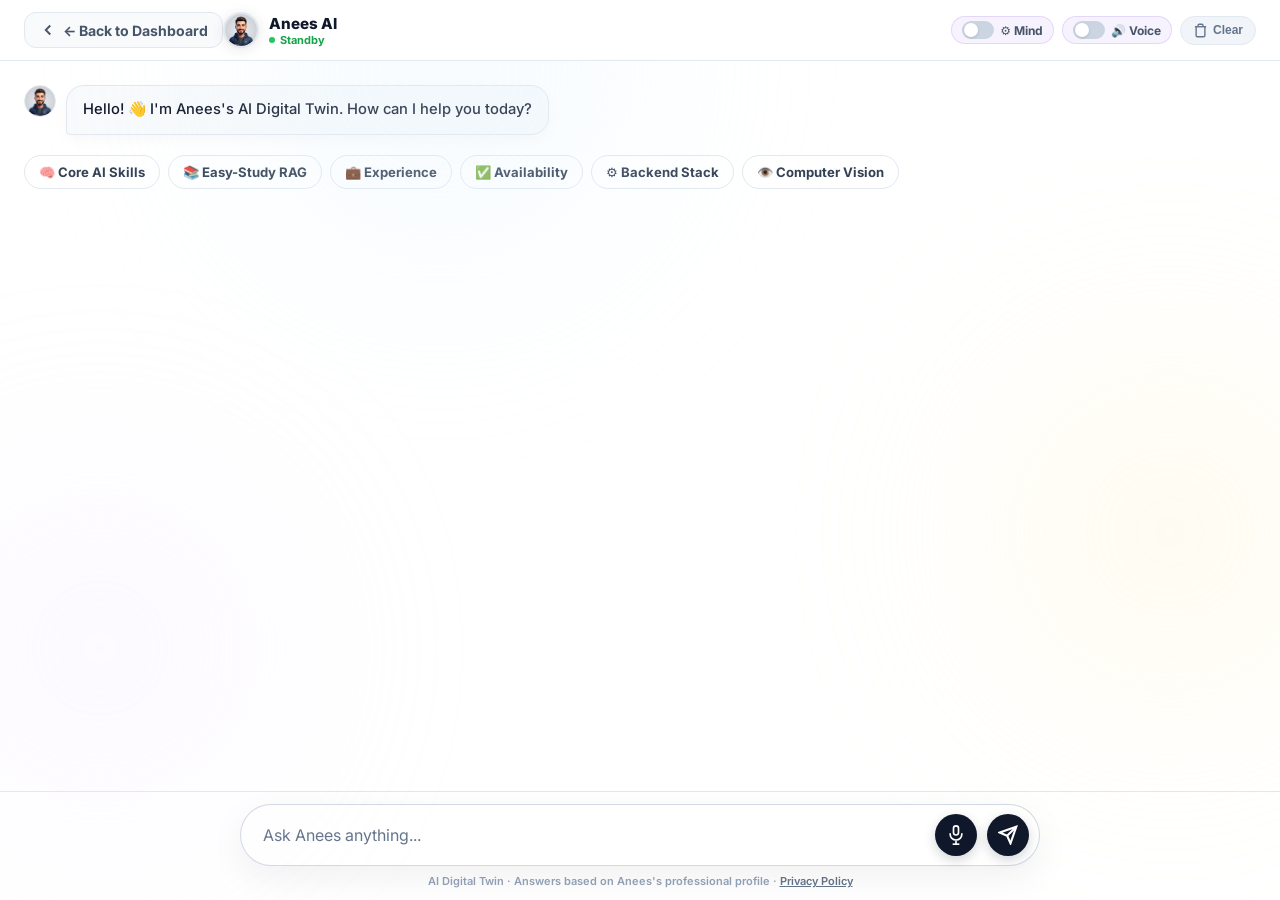
==== chat.html @ 47f37bbb "Voice bot" ====
<!DOCTYPE html>
<html lang="en">
<head>
  <meta charset="UTF-8" />
  <meta name="viewport" content="width=device-width, initial-scale=1.0, viewport-fit=cover" />

  <title>AI Digital Twin Chat | Anees Munir Khokhar</title>
  <meta name="description" content="Chat with Anees Munir Khokhar's AI Digital Twin — ask about skills, projects, experience, and availability. Powered by Groq Llama-3." />
  <meta name="author" content="Anees Munir Khokhar" />
  <meta name="robots" content="index, follow" />
  <meta name="keywords" content="Anees AI Digital Twin, AI Chatbot Portfolio, Talk to Anees AI, Groq Llama 3 Chatbot" />
  <meta property="og:title" content="Chat with Anees's AI Digital Twin" />
  <meta property="og:description" content="Ask Anees's AI assistant about his AI engineering skills, projects, and availability." />
  <meta property="og:image" content="https://aneesportfolio.com/assets/avatar.png" />
  <meta property="og:url" content="https://aneesportfolio.com/chat.html" />
  <meta property="og:type" content="website" />
  <meta name="twitter:card" content="summary_large_image" />
  <meta name="twitter:title" content="AI Digital Twin Chat | Anees Munir Khokhar" />
  <meta name="twitter:description" content="Chat with Anees Munir Khokhar's AI Digital Twin — ask about skills, projects, experience, and availability. Powered by Groq Llama-3." />
  <meta name="twitter:image" content="https://aneesportfolio.com/assets/avatar.png" />
  <link rel="canonical" href="https://aneesportfolio.com/chat.html" />
  <link rel="icon" href="favicon.svg" type="image/svg+xml" />
  <link rel="manifest" href="site.webmanifest" />
  <link rel="preconnect" href="https://fonts.googleapis.com" />
  <link rel="preconnect" href="https://fonts.gstatic.com" crossorigin />
  <link href="https://fonts.googleapis.com/css2?family=Inter:wght@400;500;600;700;800&family=Outfit:wght@700;800;900&display=swap" rel="stylesheet" />
  <link rel="stylesheet" href="style.css?v=28" />
  <script type="application/ld+json">
  {
    "@context": "https://schema.org",
    "@type": "WebApplication",
    "@id": "https://aneesportfolio.com/chat.html#app",
    "name": "Anees AI Digital Twin Chat",
    "applicationCategory": "BusinessApplication",
    "operatingSystem": "Web, Windows, Linux, Android, iOS",
    "description": "Interactive, real-time AI Digital Twin of Anees Munir Khokhar, powered by Groq Llama-3.3-70b with a 3-Layer Security Shield and Local FAISS/Scikit-Learn RAG Engine.",
    "creator": {
      "@type": "Person",
      "@id": "https://aneesportfolio.com/#person",
      "name": "Anees Munir Khokhar"
    },
    "featureList": [
      "Layer 1 Pre-Flight Multi-Pass Regex Security Shield against Prompt Injections",
      "Layer 2 In-Flight Immutable System Identity Lock",
      "Layer 3 Post-Flight Hallucination & Persona Hijacking Audit",
      "Local Hybrid Vector RAG Engine (FAISS + Scikit-Learn TF-IDF Cosine Similarity)",
      "Bilingual Support (English, Urdu, and Roman Urdu)"
    ]
  }
  </script>
</head>
<body class="chat-body">

  <div class="chat-page">
    <!-- Ambient Glows -->
    <div class="glow glow-1"></div>
    <div class="glow glow-2"></div>
    <div class="glow glow-3"></div>

    <!-- Top Bar -->
    <header class="chat-header">
      <a href="index.html" class="chat-back" aria-label="Back to Dashboard">
        <svg viewBox="0 0 24 24" width="18" height="18" stroke="currentColor" stroke-width="2.5" fill="none">
          <polyline points="15 18 9 12 15 6"/>
        </svg>
        ← Back to Dashboard
      </a>
      <div class="chat-brand">
        <img src="assets/avatar.png" alt="Anees Avatar" class="chat-avatar" />
        <div class="chat-brand-txt">
          <strong>Anees AI</strong>
          <span class="chat-status"><span class="pulse-dot-sm"></span>Online</span>
        </div>
      </div>
      <div class="chat-header-right">
        <label class="mind-mode-toggle" title="Show AI reasoning trace">
          <input type="checkbox" id="mindModeToggle" />
          <span class="toggle-slider"></span>
          <span class="toggle-label">⚙️ Mind</span>
        </label>
        <label class="mind-mode-toggle tts-mode-toggle" title="Enable AI Voice Audio Output (TTS)">
          <input type="checkbox" id="ttsModeToggle" />
          <span class="toggle-slider"></span>
          <span class="toggle-label">🔊 Voice</span>
        </label>
        <button class="chat-clear-btn" id="chatClearBtn" title="Reset Conversation Memory & Clear Screen" aria-label="Clear chat history">
          <svg viewBox="0 0 24 24" width="15" height="15" stroke="currentColor" stroke-width="2.2" fill="none" style="margin-right:5px; vertical-align:-2px;">
            <polyline points="3 6 5 6 21 6"></polyline>
            <path d="M19 6v14a2 2 0 0 1-2 2H7a2 2 0 0 1-2-2V6m3 0V4a2 2 0 0 1 2-2h4a2 2 0 0 1 2 2v2"></path>
          </svg>
          Clear
        </button>
      </div>
    </header>

    <!-- Messages Area -->
    <main class="chat-messages" id="chatMessages" aria-live="polite">
      <!-- Welcome message -->
      <div class="chat-bubble ai">
        <div class="bubble-avatar">
          <img src="assets/avatar.png" alt="AI" />
        </div>
        <div class="bubble-content">
            <p>Hello! 👋 I'm Anees's AI Digital Twin. How can I help you today?</p>
        </div>
      </div>

      <!-- Quick Prompt Chips -->
      <div class="chat-chips" id="chatChips">
        <button class="chip" data-prompt="What are your core AI skills?">🧠 Core AI Skills</button>
        <button class="chip" data-prompt="Tell me about your Easy-Study RAG project">📚 Easy-Study RAG</button>
        <button class="chip" data-prompt="What is your work experience?">💼 Experience</button>
        <button class="chip" data-prompt="Are you available for hire?">✅ Availability</button>
        <button class="chip" data-prompt="What technologies do you use for backend APIs?">⚙️ Backend Stack</button>
        <button class="chip" data-prompt="Tell me about your computer vision projects">👁️ Computer Vision</button>
      </div>
    </main>

    <!-- Input Bar -->
    <footer class="chat-input-bar">
      <form class="chat-form" id="chatForm" autocomplete="off">
        <input
          type="text"
          id="chatInput"
          placeholder="Ask Anees anything..."
          aria-label="Chat message"
          maxlength="1000"
          required
        />
        <button type="button" id="micBtn" class="mic-btn" aria-label="Voice input" title="Speak to Anees AI">
          <svg viewBox="0 0 24 24" width="20" height="20" fill="none" stroke="currentColor" stroke-width="2">
            <rect x="9" y="1" width="6" height="11" rx="3"/>
            <path d="M19 10v1a7 7 0 0 1-14 0v-1"/>
            <line x1="12" y1="19" x2="12" y2="23"/>
            <line x1="8" y1="23" x2="16" y2="23"/>
          </svg>
        </button>
        <button type="submit" id="chatSend" aria-label="Send message">
          <svg viewBox="0 0 24 24" width="20" height="20" fill="none" stroke="currentColor" stroke-width="2.5">
            <line x1="22" y1="2" x2="11" y2="13"/>
            <polygon points="22 2 15 22 11 13 2 9 22 2"/>
          </svg>
        </button>
      </form>
      <p class="chat-disclaimer">AI Digital Twin · Answers based on Anees's professional profile · <a href="privacy.html" target="_blank" style="color:#64748b;text-decoration:underline;">Privacy Policy</a></p>
    </footer>
  </div>

  <script src="voice_recorder.js?v=2" defer></script>
  <script src="chat.js?v=24" defer></script>
</body>
</html>
---- style.css ----
/* ==========================================================================
   ANEES MUNIR KHOKHAR — AI PORTFOLIO DASHBOARD
   Single-screen command-center + premium glassmorphism modals
   ========================================================================== */

/* ── Tokens ─────────────────────────────────────────────────────────────── */
:root{
  --sans: 'Inter', system-ui, -apple-system, sans-serif;
  --head: 'Outfit', system-ui, sans-serif;
  --bg: #FFFFFF;
  --txt: #0F172A;
  --txt2: #475569;
  --txt3: #64748B;
  --border: #E2E8F0;
  --cyan: #0EA5E9;
  --blue: #0284C7;
  --purple: #7C3AED;
  --pink: #DB2777;
  --amber: #D97706;
  --teal: #0D9488;
  --green: #10B981;
  --r: 22px;
  --sh-sm: 0 4px 14px rgba(15,23,42,.04);
  --sh-md: 0 12px 36px rgba(15,23,42,.07);
  --sh-lg: 0 24px 64px rgba(15,23,42,.12);
}

*{margin:0;padding:0;box-sizing:border-box;}
html{font-size:16px; scroll-behavior: smooth;}
body{font-family:var(--sans);background:var(--bg);color:var(--txt);
     overflow:hidden;-webkit-font-smoothing:antialiased;}
body.modal-open{overflow:hidden;}
a{text-decoration:none;color:inherit;}

/* ── Screen Reader & SEO Crawlable Utility Class ────────────────────────── */
.sr-only {
  position: absolute !important;
  width: 1px !important;
  height: 1px !important;
  padding: 0 !important;
  margin: -1px !important;
  overflow: hidden !important;
  clip: rect(0, 0, 0, 0) !important;
  white-space: nowrap !important;
  border: 0 !important;
}

/* ── Scroll Progress Bar for Resume Page ───────────────────────────────── */
.scroll-progress {
  position: fixed; top: 0; left: 0; height: 3px; z-index: 2000;
  background: linear-gradient(90deg, #0EA5E9, #7C3AED, #10B981);
  width: 0%; transition: width 0.1s ease-out;
  box-shadow: 0 0 8px rgba(14, 165, 233, 0.6);
}

/* ── Toast Notification System ─────────────────────────────────────────── */
.toast-container {
  position: fixed; bottom: 24px; right: 24px; z-index: 3000;
  display: flex; flex-direction: column; gap: 8px; pointer-events: none;
}
.toast {
  padding: 10px 18px; border-radius: 999px; font-size: 0.85rem; font-weight: 700;
  background: #0F172A; color: #FFFFFF;
  box-shadow: 0 10px 25px rgba(15, 23, 42, 0.25);
  display: flex; align-items: center; gap: 8px;
  transform: translateY(20px); opacity: 0;
  transition: all 0.3s cubic-bezier(0.16, 1, 0.3, 1);
  pointer-events: auto;
}
.toast.show {
  transform: translateY(0); opacity: 1;
}
.toast-icon { color: #10B981; font-size: 1rem; }

/* ── Dashboard (full viewport, vertically balanced AI command center) ─── */
.dashboard{
  position:relative;
  width:100vw; height:100vh; height:100dvh;
  display:flex; align-items:center; justify-content:center;
  overflow:hidden; background:#FFFFFF;
}

/* ── 1. GLOBAL LAYOUT ARCHITECTURE ──────────────────────────────────────── */
.dashboard-container {
  max-width: 1200px;
  margin: 0 auto;
  padding: 0 24px;
  min-height: 100vh; min-height: 100dvh;
  display: flex;
  flex-direction: column;
  align-items: center;
  justify-content: center;
  text-align: center;
  position: relative;
  z-index: 5;
  width: 100%;
}

/* ── 2. HERO STACK (VERTICAL RHYTHM SYSTEM) ─────────────────────────────── */
.hero-stack {
  display: flex;
  flex-direction: column;
  align-items: center;
  gap: 14px;
  width: 100%;
}

.logo-card {
  width: clamp(44px, 5vh, 52px);
  height: clamp(44px, 5vh, 52px);
  border-radius: 15px; background: #FFFFFF;
  display: grid; place-items: center;
  box-shadow: 0 10px 28px rgba(15,23,42,.08);
  border: 1px solid #e2e8f0;
  animation: float 4.5s ease-in-out infinite;
  flex-shrink: 0;
}
.logo-shape {
  width: 22px; height: 22px; background: #0F172A;
  clip-path: polygon(0 0,45% 20%,45% 100%,0 78%,0 0,100% 0,100% 78%,55% 100%,55% 20%);
}

.intro {
  font-size: clamp(18px, 1.8vw, 22px);
  font-weight: 700; color: #334155; margin: 0; line-height: 1.3;
}
.intro strong { color: #0F172A; font-weight: 800; }

.title {
  font-family: var(--head);
  font-size: clamp(62px, 7.5vw, 96px);
  font-weight: 900; letter-spacing: -0.03em; line-height: 1.06;
  color: #0F172A; margin: 0; text-align: center;
}

/* ── 3. ROW 4 (ROLE PILL LINE - Static Glassmorphism Badges) ───────────── */
.role-pills {
  display: flex;
  justify-content: center;
  align-items: center;
  flex-wrap: wrap;
  gap: 8px;
  max-width: 100%;
  margin: 6px 0 10px;
  padding: 4px 6px;
}
.role-pill,
.role-pill:hover,
.role-pill:active,
.role-pill:focus {
  background: rgba(255, 255, 255, 0.65) !important;
  backdrop-filter: blur(10px) !important;
  -webkit-backdrop-filter: blur(10px) !important;
  border: 1px solid rgba(226, 232, 240, 0.85) !important;
  padding: 6px 14px !important;
  border-radius: 999px !important;
  font-size: clamp(12.5px, 1.05vw, 14px) !important;
  font-weight: 600 !important;
  color: #475569 !important;
  box-shadow: 0 2px 8px rgba(15, 23, 42, 0.03) !important;
  transform: none !important;
  cursor: default !important;
  pointer-events: none !important;
  user-select: none !important;
}

/* Visually Centered Floating Avatar Layer */
.avatar-wrap {
  position: relative;
  width: clamp(180px, 22vh, 220px);
  height: clamp(180px, 22vh, 220px);
  margin: 6px 0 10px;
  display: grid; place-items: center;
  animation: avatarFloat 5s ease-in-out infinite;
  transition: transform .3s ease;
}
.avatar-wrap:hover {
  transform: scale(1.04) rotate(1deg);
}
.avatar-orbit {
  position: absolute; width: 100%; height: 100%;
  border: 1.5px dashed rgba(14,165,233,.28); border-radius: 50%;
  animation: orbitSpin 40s linear infinite; pointer-events: none;
}
.avatar-glow {
  position: absolute; width: 160px; height: 160px; border-radius: 50%;
  background: radial-gradient(circle, rgba(14,165,233,.35) 0%, rgba(124,58,237,.15) 50%, transparent 75%);
  filter: blur(22px); z-index: -1;
}
.avatar-wrap img {
  width: 100%; height: 100%; object-fit: contain;
  filter: drop-shadow(0 18px 30px rgba(15,23,42,.18));
  mix-blend-mode: darken;
  mask-image: radial-gradient(circle at 50% 50%, black 68%, transparent 98%);
  -webkit-mask-image: radial-gradient(circle at 50% 50%, black 68%, transparent 98%);
}
@keyframes orbitSpin{100%{transform:rotate(360deg)}}
@keyframes avatarFloat {
  0%, 100% { transform: translateY(0); }
  50% { transform: translateY(-8px); }
}
@media (prefers-reduced-motion: reduce) {
  .avatar-wrap, .avatar-orbit { animation: none; }
}

/* AI Command Input Bar Layer */
.ask-box {
  width: min(100%, 680px);
  height: clamp(52px, 5.8vh, 58px);
  padding: 6px;
  border: 1px solid #e2e8f0; border-radius: 999px;
  background: rgba(255,255,255,.88);
  backdrop-filter: blur(20px); -webkit-backdrop-filter: blur(20px);
  display: flex; align-items: center;
  box-shadow: 0 10px 30px rgba(15, 23, 42, 0.06);
  margin-bottom: 8px;
  transition: all .28s ease;
}
.ask-box:focus-within {
  border-color: #60a5fa; background: #FFFFFF;
  box-shadow: 0 12px 30px rgba(59, 130, 246, 0.15);
  transform: translateY(-2px);
}
.ask-box input {
  flex: 1; height: 100%; border: 0; outline: 0; background: transparent;
  padding: 0 22px; font-size: clamp(15px, 1.2vw, 16.5px);
  font-family: var(--sans); color: #0F172A; font-weight: 500;
}
.ask-box input::placeholder { color: #64748B; }
.ask-box button {
  width: clamp(42px, 5vh, 46px); height: clamp(42px, 5vh, 46px);
  border: 0; border-radius: 50%; cursor: pointer;
  background: #0EA5E9; color: #FFFFFF; font-size: 1.2rem;
  display: grid; place-items: center; transition: all .25s ease;
}
.ask-box button:hover {
  transform: scale(1.08); background: #0284C7;
  box-shadow: 0 6px 20px rgba(2,132,199,.35);
}

/* ── 5. DASHBOARD CARDS (PERFECT GRID) ──────────────────────────────────── */
.cards-container {
  display: grid;
  grid-template-columns: repeat(6, 1fr);
  gap: 14px;
  justify-content: center;
  max-width: 900px;
  width: 100%;
}

.dash-card {
  min-height: clamp(92px, 10vh, 108px);
  padding: 12px 8px;
  border: 1px solid #e2e8f0;
  border-radius: 18px;
  background-color: rgba(255,255,255,.76);
  background-size: cover;
  background-position: center;
  position: relative;
  overflow: hidden;
  backdrop-filter: blur(16px); -webkit-backdrop-filter: blur(16px);
  display: flex; flex-direction: column; align-items: center; justify-content: center;
  gap: 10px; cursor: pointer;
  box-shadow: 0 10px 30px rgba(15, 23, 42, 0.06);
  transition: all .28s cubic-bezier(.16,1,.3,1), background-size .5s ease;
  font-family: var(--sans); color: #0F172A; text-decoration: none;
  -webkit-appearance: none; appearance: none;
}
.dash-card:hover {
  transform: translateY(-4px) scale(1.02);
  border-color: #60a5fa;
  box-shadow: 0 16px 36px -8px rgba(15, 23, 42, 0.18);
  background-size: 115% 115%;
}

/* AI Engineer Command Center Cards - Senior Designer Backgrounds */
.dc-me {
  background-image: linear-gradient(135deg, rgba(255, 255, 255, 0.65) 0%, rgba(248, 250, 252, 0.78) 100%), url('assets/card-me.png');
  border-color: rgba(14, 165, 233, 0.3);
}
.dc-me:hover {
  background-image: linear-gradient(135deg, rgba(255, 255, 255, 0.48) 0%, rgba(248, 250, 252, 0.62) 100%), url('assets/card-me.png');
  border-color: #0EA5E9;
  box-shadow: 0 16px 36px -8px rgba(14, 165, 233, 0.28);
}

.dc-projects {
  background-image: linear-gradient(135deg, rgba(255, 255, 255, 0.65) 0%, rgba(248, 250, 252, 0.78) 100%), url('assets/card-projects.png');
  border-color: rgba(139, 92, 246, 0.3);
}
.dc-projects:hover {
  background-image: linear-gradient(135deg, rgba(255, 255, 255, 0.48) 0%, rgba(248, 250, 252, 0.62) 100%), url('assets/card-projects.png');
  border-color: #8B5CF6;
  box-shadow: 0 16px 36px -8px rgba(139, 92, 246, 0.28);
}

.dc-skills {
  background-image: linear-gradient(135deg, rgba(255, 255, 255, 0.65) 0%, rgba(248, 250, 252, 0.78) 100%), url('assets/card-skills.png');
  border-color: rgba(16, 185, 129, 0.3);
}
.dc-skills:hover {
  background-image: linear-gradient(135deg, rgba(255, 255, 255, 0.48) 0%, rgba(248, 250, 252, 0.62) 100%), url('assets/card-skills.png');
  border-color: #10B981;
  box-shadow: 0 16px 36px -8px rgba(16, 185, 129, 0.28);
}

.dc-fun {
  background-image: linear-gradient(135deg, rgba(255, 255, 255, 0.65) 0%, rgba(248, 250, 252, 0.78) 100%), url('assets/card-fun.png');
  border-color: rgba(236, 72, 153, 0.3);
}
.dc-fun:hover {
  background-image: linear-gradient(135deg, rgba(255, 255, 255, 0.48) 0%, rgba(248, 250, 252, 0.62) 100%), url('assets/card-fun.png');
  border-color: #EC4899;
  box-shadow: 0 16px 36px -8px rgba(236, 72, 153, 0.28);
}

.dc-contact {
  background-image: linear-gradient(135deg, rgba(255, 255, 255, 0.65) 0%, rgba(248, 250, 252, 0.78) 100%), url('assets/card-contact.png');
  border-color: rgba(59, 130, 246, 0.3);
}
.dc-contact:hover {
  background-image: linear-gradient(135deg, rgba(255, 255, 255, 0.48) 0%, rgba(248, 250, 252, 0.62) 100%), url('assets/card-contact.png');
  border-color: #3B82F6;
  box-shadow: 0 16px 36px -8px rgba(59, 130, 246, 0.28);
}

.dc-resume {
  background-image: linear-gradient(135deg, rgba(255, 255, 255, 0.65) 0%, rgba(248, 250, 252, 0.78) 100%), url('assets/card-resume.png');
  border-color: rgba(6, 182, 212, 0.3);
}
.dc-resume:hover {
  background-image: linear-gradient(135deg, rgba(255, 255, 255, 0.48) 0%, rgba(248, 250, 252, 0.62) 100%), url('assets/card-resume.png');
  border-color: #06B6D4;
  box-shadow: 0 16px 36px -8px rgba(6, 182, 212, 0.28);
}

.dc-icon-badge {
  width: clamp(38px, 4.5vh, 44px); height: clamp(38px, 4.5vh, 44px);
  border-radius: 14px; background: rgba(255, 255, 255, 0.95); border: 1px solid #e2e8f0;
  display: grid; place-items: center; font-size: clamp(20px, 1.8vw, 24px);
  transition: all .28s ease; box-shadow: 0 4px 10px rgba(15,23,42,.06);
}
.dash-card:hover .dc-icon-badge {
  background: #FFFFFF; border-color: #CBD5E1; transform: scale(1.12) rotate(2deg);
  box-shadow: 0 8px 18px rgba(15,23,42,.12);
}
.dc-label { font-size: clamp(15px, 1.1vw, 16px); font-weight: 700; }

/* AI Chat Card — premium gradient accent */
.dash-card-ai {
  background: linear-gradient(135deg, rgba(14,165,233,.08), rgba(124,58,237,.08));
  border-color: rgba(14,165,233,.25);
}
.dash-card-ai:hover {
  background: linear-gradient(135deg, rgba(14,165,233,.15), rgba(124,58,237,.15));
  border-color: #60a5fa;
  box-shadow: 0 12px 30px rgba(14,165,233,.18);
}
.dc-icon-ai {
  background: linear-gradient(135deg, #E0F2FE, #F3E8FF) !important;
  border-color: rgba(14,165,233,.3) !important;
}

/* ── 4. CENTER BACKGROUND "ANEES" PROPERLY ──────────────────────────────── */
.anees-bg {
  position: absolute;
  top: 50%;
  left: 50%;
  transform: translate3d(-50%, -50%, 0);
  font-family: var(--head);
  font-size: clamp(120px, 18vw, 280px);
  font-weight: 950;
  letter-spacing: -0.08em;
  line-height: .85;
  color: #0F172A;
  opacity: 0.04;
  z-index: 0;
  pointer-events: none;
  text-align: center;
  white-space: nowrap;
  user-select: none;
  transition: transform .15s cubic-bezier(0.1, 1, 0.1, 1);
}

/* Subtle Atmospheric Glows */
.glow{position:absolute;z-index:1;border-radius:50%;filter:blur(100px);opacity:.25;pointer-events:none;}
.glow-1{width:420px;height:420px;top:-140px;left:18%;background:#E0F2FE;}
.glow-2{width:380px;height:380px;right:-80px;top:38%;background:#FEF3C7;}
.glow-3{width:360px;height:360px;left:-80px;bottom:8%;background:#F3E8FF;}

/* ── Modal Overlay ──────────────────────────────────────────────────────── */
.modal-overlay{
  position:fixed;inset:0;z-index:1000;
  background:rgba(15,23,42,.35);
  backdrop-filter:blur(8px); -webkit-backdrop-filter:blur(8px);
  display:flex;align-items:center;justify-content:center;
  opacity:0;pointer-events:none;
  transition:opacity .3s ease;
}
.modal-overlay.open{opacity:1;pointer-events:auto;}

.modal-shell{
  position:relative;
  width:min(96vw,920px);
  max-height:88vh; max-height:88dvh;
  background:rgba(255,255,255,.96);
  backdrop-filter:blur(24px); -webkit-backdrop-filter:blur(24px);
  border:1px solid rgba(226,232,240,.9);
  border-radius:28px;
  box-shadow:0 40px 100px rgba(15,23,42,.18);
  overflow:hidden;
  display:flex;flex-direction:column;
  transform:translateY(28px) scale(.97);
  transition:transform .35s cubic-bezier(.16,1,.3,1);
}
.modal-overlay.open .modal-shell{transform:translateY(0) scale(1);}

/* ── Sticky Modal Header Bar ────────────────────────────────────────────── */
.modal-header-bar {
  display: flex; align-items: center; justify-content: space-between;
  padding: 14px 24px;
  background: rgba(255, 255, 255, 0.94);
  backdrop-filter: blur(20px); -webkit-backdrop-filter: blur(20px);
  border-bottom: 1px solid #E2E8F0;
  position: sticky; top: 0; z-index: 20;
  flex-shrink: 0;
}
.modal-back-btn {
  display: inline-flex; align-items: center; gap: 8px;
  font-family: var(--sans); font-size: 0.88rem; font-weight: 700;
  color: #334155; background: #F8FAFC;
  border: 1px solid #CBD5E1; border-radius: 12px;
  padding: 8px 16px; cursor: pointer;
  transition: all 0.2s ease;
  box-shadow: 0 2px 4px rgba(15,23,42,0.05);
}
.modal-back-btn:hover {
  background: #EFF6FF; border-color: #93C5FD; color: #1D4ED8;
  transform: translateX(-2px);
  box-shadow: 0 4px 12px rgba(29,78,216,0.12);
}
.modal-close{
  position:static;
  width:38px;height:38px;border:0;border-radius:12px;
  background:rgba(241,245,249,.9);color:var(--txt);
  font-size:1.5rem;cursor:pointer;
  display:grid;place-items:center;
  transition:background .2s,transform .2s;
}
.modal-close:hover{background:#E2E8F0;transform:scale(1.08);}

.modal-body{
  padding:28px 40px 40px;
  overflow-y:auto; flex: 1;
  -webkit-overflow-scrolling:touch;
}
.modal-body::-webkit-scrollbar{width:6px;}
.modal-body::-webkit-scrollbar-thumb{background:#CBD5E1;border-radius:6px;}

/* ── Modal Section Shared ───────────────────────────────────────────────── */
.m-section h2{
  font-family:var(--head);font-size:clamp(1.7rem,3.5vw,2.4rem);
  font-weight:900;letter-spacing:-0.04em;margin-bottom:6px;
}
.m-subtitle{
  font-size:clamp(.92rem,1.6vw,1.1rem);color:var(--txt2);
  line-height:1.55;margin-bottom:28px;max-width:720px;
}
.m-sub{
  font-family:var(--head);font-size:1.25rem;font-weight:800;
  margin:32px 0 16px;padding-bottom:8px;
  border-bottom:2px solid var(--border);
}

/* Executive Senior Designer Glassmorphism Button System */
.btn-sm, .btn-primary, .btn-sec, .btn-glass-primary {
  display: inline-flex; align-items: center; justify-content: center;
  padding: 10px 22px; border-radius: 999px; font-size: 0.88rem; font-weight: 800;
  cursor: pointer; text-decoration: none; border: 0;
  transition: all 0.3s cubic-bezier(0.16, 1, 0.3, 1);
}

/* Glassmorphism Flagship Primary Button (Download Resume & Primary actions) */
.btn-glass-primary, .btn-primary {
  background: linear-gradient(135deg, rgba(37, 99, 235, 0.92) 0%, rgba(29, 78, 216, 0.92) 100%);
  backdrop-filter: blur(12px); -webkit-backdrop-filter: blur(12px);
  color: #ffffff !important;
  border: 1px solid rgba(255, 255, 255, 0.28);
  box-shadow: 0 8px 24px -4px rgba(37, 99, 235, 0.45), inset 0 1px 1px rgba(255, 255, 255, 0.35);
}
.btn-glass-primary:hover, .btn-primary:hover {
  background: linear-gradient(135deg, rgba(37, 99, 235, 1) 0%, rgba(30, 64, 175, 1) 100%);
  border-color: rgba(255, 255, 255, 0.55); color: #ffffff !important;
  transform: translateY(-3px) scale(1.02);
  box-shadow: 0 14px 32px -4px rgba(37, 99, 235, 0.6), inset 0 1px 2px rgba(255, 255, 255, 0.5);
}

/* Glassmorphic Dark Button (Project GitHub links & dark pills) */
.btn-dark {
  background: linear-gradient(180deg, rgba(30, 41, 59, 0.92) 0%, rgba(15, 23, 42, 0.95) 100%);
  backdrop-filter: blur(10px); -webkit-backdrop-filter: blur(10px);
  color: #ffffff !important;
  border: 1px solid rgba(255, 255, 255, 0.15);
  box-shadow: 0 6px 16px rgba(15, 23, 42, 0.25), inset 0 1px 0 rgba(255, 255, 255, 0.12);
}
.btn-dark:hover {
  background: linear-gradient(180deg, #2563eb 0%, #1d4ed8 100%);
  border-color: rgba(255, 255, 255, 0.35); color: #ffffff !important;
  transform: translateY(-2px);
  box-shadow: 0 10px 24px rgba(37, 99, 235, 0.4), inset 0 1px 1px rgba(255, 255, 255, 0.3);
}

/* Frosted Glass Outline / Secondary Button (GitHub, LinkedIn, Verify & Resume Sec) */
.btn-outline, .btn-sec {
  background: rgba(255, 255, 255, 0.85);
  backdrop-filter: blur(10px); -webkit-backdrop-filter: blur(10px);
  color: #0f172a !important; font-weight: 700;
  border: 1px solid rgba(203, 213, 225, 0.85);
  box-shadow: 0 4px 12px rgba(15, 23, 42, 0.04);
}
.btn-outline:hover, .btn-sec:hover {
  background: #ffffff; border-color: #2563eb; color: #2563eb !important;
  transform: translateY(-2px);
  box-shadow: 0 8px 20px rgba(37, 99, 235, 0.15);
}

/* ── ME Modal ───────────────────────────────────────────────────────────── */
.me-top{display:flex;gap:32px;margin-bottom:28px;align-items:flex-start;}

.me-photo-wrap {
  position: relative; flex-shrink: 0;
  width: 210px; background: #ffffff; padding: 10px;
  border-radius: 24px; border: 1px solid #e2e8f0;
  box-shadow: 0 10px 30px rgba(15, 23, 42, 0.06);
  display: flex; flex-direction: column; align-items: center; gap: 8px;
  min-height: 310px;
}
.me-photo {
  width: 100%; height: 235px; object-fit: cover; object-position: top center;
  border-radius: 16px; display: block; background: #f1f5f9;
  box-shadow: 0 4px 12px rgba(15, 23, 42, 0.05);
}
.me-photo-chips { display: flex; flex-direction: column; align-items: center; gap: 6px; width: 100%; margin-top: 2px; }
.profile-chip {
  font-size: 11.5px; font-weight: 700; color: #334155;
  background: #f8fafc; border: 1px solid #e2e8f0;
  padding: 5px 10px; border-radius: 999px; width: 100%; text-align: center;
}
.avail-chip {
  display: inline-flex; align-items: center; justify-content: center; gap: 6px;
  font-size: 11px; font-weight: 700; color: #15803d;
  background: #f0fdf4; border: 1px solid #bbf7d0;
  padding: 5px 10px; border-radius: 999px; width: 100%; text-align: center;
}

.me-bio{flex:1;text-align:left;}
.me-lead{font-size:1.15rem;font-weight:700;color:var(--blue);margin-bottom:10px;line-height:1.4;}
.me-text{font-size:.95rem;color:var(--txt2);line-height:1.7;margin-bottom:16px;}
.me-actions{display:flex;flex-wrap:wrap;gap:8px;}

/* Info grid */
.info-grid{
  display:grid;grid-template-columns:repeat(auto-fill,minmax(220px,1fr));
  gap:8px;margin-bottom:8px;
}
.info-chip{
  padding:14px 18px;background:#F8FAFC;border:1px solid var(--border);
  border-radius:16px;display:flex;flex-direction:column;gap:2px;
  transition:transform .2s,box-shadow .2s;
}
.info-chip:hover{transform:translateY(-3px);box-shadow:var(--sh-md);}
.ic-label{font-size:.7rem;text-transform:uppercase;letter-spacing:.06em;color:var(--txt3);font-weight:700;}
.ic-val{font-size:.95rem;font-weight:700;color:var(--txt);word-break:break-word;}
.ic-link{color:var(--cyan);}
.ic-link:hover{text-decoration:underline;}

/* Timeline */
.timeline{position:relative;padding-left:22px;border-left:2px solid var(--border);display:flex;flex-direction:column;gap:24px;}
.tl-item{position:relative;}
.tl-dot{position:absolute;left:-29px;top:18px;width:12px;height:12px;border-radius:50%;background:var(--cyan);border:3px solid #fff;box-shadow:0 0 0 3px rgba(14,165,233,.2);}
.tl-card{padding:20px 24px;background:#F8FAFC;border:1px solid var(--border);border-radius:16px;transition:transform .2s,box-shadow .2s;}
.tl-card:hover{transform:translateY(-2px);box-shadow:var(--sh-md);}
.tl-head{display:flex;justify-content:space-between;align-items:center;flex-wrap:wrap;gap:8px;margin-bottom:4px;font-size:.95rem;}
.tl-date{font-size:.82rem;font-weight:700;color:var(--cyan);}
.tl-company{font-size:.9rem;color:var(--txt2);font-weight:600;margin-bottom:8px;}
.tl-desc{font-size:.88rem;color:var(--txt2);line-height:1.65;}

/* ── PROJECTS Modal ─────────────────────────────────────────────────────── */
/* ── PROJECTS Modal (Vercel/Linear Luxury AI Aesthetics) ────────────────── */
.proj-grid{display:grid;grid-template-columns:repeat(auto-fill,minmax(300px,1fr));gap:22px;}
.proj-card{
  padding:0;background:#FFFFFF;border:1px solid var(--border);
  border-radius:20px;display:flex;flex-direction:column;
  overflow:hidden;box-shadow:0 4px 20px rgba(15,23,42,.04);
  transition:all .32s cubic-bezier(.16,1,.3,1);
}
.proj-card:hover{
  transform:translateY(-6px) scale(1.015);
  border-color:#0F172A;
  box-shadow:0 22px 48px -12px rgba(15,23,42,.15);
}
.proj-banner{
  width:100%;height:165px;position:relative;overflow:hidden;
  background:#F1F5F9;border-bottom:1px solid var(--border);
}
.proj-banner img{
  width:100%;height:100%;object-fit:cover;display:block;
  transition:transform .65s cubic-bezier(.16,1,.3,1);
}
.proj-card:hover .proj-banner img{transform:scale(1.08);}
.proj-badge{
  position:absolute;top:12px;left:12px;z-index:2;
  padding:5px 14px;border-radius:999px;font-size:.68rem;font-weight:800;
  text-transform:uppercase;letter-spacing:.03em;
  background:rgba(255,255,255,.92);backdrop-filter:blur(12px);-webkit-backdrop-filter:blur(12px);
  box-shadow:0 4px 12px rgba(0,0,0,.12);
}
.badge-rag{background:rgba(219,234,254,.95);color:#1D4ED8;}
.badge-gen{background:rgba(243,232,255,.95);color:#7C3AED;}
.badge-cv{background:rgba(220,252,231,.95);color:#16A34A;}
.badge-llm{background:rgba(224,242,254,.95);color:#0284C7;}
.badge-chat{background:rgba(252,231,243,.95);color:#DB2777;}
.badge-data{background:rgba(254,243,199,.95);color:#B45309;}
.badge-fs{background:rgba(255,237,213,.95);color:#EA580C;}
.badge-dl{background:rgba(255,228,230,.95);color:#E11D48;}
.proj-content{
  padding:22px 24px 24px;display:flex;flex-direction:column;gap:14px;flex:1;
}
.proj-content h4{font-size:1.12rem;font-weight:800;line-height:1.35;color:var(--txt);}
.proj-desc{font-size:.88rem;color:var(--txt2);line-height:1.62;flex:1;}
.proj-tags{display:flex;flex-wrap:wrap;gap:6px;}
.proj-tags span{padding:4px 10px;background:#F8FAFC;border:1px solid var(--border);border-radius:6px;font-size:.75rem;font-weight:700;color:var(--txt);transition:all .2s ease;}
.proj-card:hover .proj-tags span{border-color:#CBD5E1;background:#EFF6FF;color:#1D4ED8;}

/* ── SKILLS Modal (Luxury AI Studio Aesthetics) ─────────────────────────── */
.sk-grid{display:grid;grid-template-columns:repeat(auto-fill,minmax(300px,1fr));gap:22px;}
.sk-card{
  padding:0;background:#FFFFFF;border:1px solid var(--border);border-radius:20px;
  display:flex;flex-direction:column;overflow:hidden;
  box-shadow:0 4px 20px rgba(15,23,42,.04);
  transition:all .32s cubic-bezier(.16,1,.3,1);
}
.sk-card:hover{
  transform:translateY(-5px) scale(1.015);
  box-shadow:0 18px 40px -10px rgba(15,23,42,.12);
}
.sk-banner{
  width:100%;height:145px;position:relative;overflow:hidden;
  background:#F1F5F9;border-bottom:1px solid var(--border);
}
.sk-banner img{
  width:100%;height:100%;object-fit:cover;display:block;
  transition:transform .65s cubic-bezier(.16,1,.3,1);
}
.sk-card:hover .sk-banner img{transform:scale(1.08);}
.sk-tag{
  position:absolute;top:12px;right:12px;z-index:2;
  padding:4px 12px;border-radius:999px;font-size:.68rem;font-weight:800;
  text-transform:uppercase;letter-spacing:.03em;
  background:rgba(255,255,255,.92);backdrop-filter:blur(12px);
  box-shadow:0 4px 12px rgba(0,0,0,.1);
}
.sk-content{
  padding:20px 24px 24px;display:flex;flex-direction:column;gap:14px;flex:1;
}
.sk-head{display:flex;align-items:center;gap:10px;flex-wrap:wrap;}
.sk-emoji{font-size:1.6rem;filter:drop-shadow(0 2px 4px rgba(15,23,42,.1));}
.sk-content h4{font-size:1.08rem;font-weight:800;flex:1;color:var(--txt);}
.tag-core{background:rgba(219,234,254,.95);color:#1D4ED8;}
.tag-practical{background:rgba(254,243,199,.95);color:#B45309;}
.tag-prod{background:rgba(220,252,231,.95);color:#15803D;}
.tag-exp{background:rgba(243,232,255,.95);color:#6D28D9;}
.sk-tags{display:flex;flex-wrap:wrap;gap:6px;}
.sk-tags span{padding:5px 12px;background:#F8FAFC;border:1px solid var(--border);border-radius:8px;font-size:.8rem;font-weight:700;color:var(--txt);box-shadow:0 2px 4px rgba(15,23,42,.02);transition:all .2s ease;}
.sk-card:hover .sk-tags span{background:#EFF6FF;border-color:#93C5FD;color:#1E40AF;}

/* Colorful Designer Borders for Skill Cards */
.sk-agent { border-color: rgba(139, 92, 246, 0.3); }
.sk-agent:hover { border-color: #8B5CF6; }
.sk-gen { border-color: rgba(14, 165, 233, 0.3); }
.sk-gen:hover { border-color: #0EA5E9; }
.sk-dl { border-color: rgba(249, 115, 22, 0.3); }
.sk-dl:hover { border-color: #F97316; }
.sk-cv { border-color: rgba(16, 185, 129, 0.3); }
.sk-cv:hover { border-color: #10B981; }
.sk-back { border-color: rgba(59, 130, 246, 0.3); }
.sk-back:hover { border-color: #3B82F6; }
.sk-db { border-color: rgba(236, 72, 153, 0.3); }
.sk-db:hover { border-color: #EC4899; }
.sk-data { border-color: rgba(217, 119, 6, 0.3); }
.sk-data:hover { border-color: #D97706; }
.sk-devops { border-color: rgba(244, 63, 94, 0.3); }
.sk-devops:hover { border-color: #F43F5E; }

/* ── FUN Modal (Executive Lifestyle & Hobbies) ──────────────────────────── */
.hobby-grid{display:grid;grid-template-columns:repeat(auto-fill,minmax(280px,1fr));gap:22px;}
.hobby-card{
  padding:0;background:#FFFFFF;border:1px solid var(--border);border-radius:20px;
  display:flex;flex-direction:column;overflow:hidden;
  box-shadow:0 4px 20px rgba(15,23,42,.04);
  transition:all .32s cubic-bezier(.16,1,.3,1);
}
.hobby-card:hover{
  transform:translateY(-5px) scale(1.015);
  border-color:#CBD5E1;box-shadow:0 18px 40px -10px rgba(15,23,42,.12);
}
.hobby-banner{
  width:100%;height:155px;position:relative;overflow:hidden;
  background:#F1F5F9;border-bottom:1px solid var(--border);
}
.hobby-banner img{
  width:100%;height:100%;object-fit:cover;display:block;
  transition:transform .65s cubic-bezier(.16,1,.3,1);
}
.hobby-card:hover .hobby-banner img{transform:scale(1.08);}
.hc-icon{
  position:absolute;bottom:12px;left:12px;z-index:2;
  width:44px;height:44px;border-radius:12px;display:grid;place-items:center;font-size:1.5rem;
  background:rgba(255,255,255,.92);backdrop-filter:blur(12px);
  box-shadow:0 4px 12px rgba(0,0,0,.15);border:1px solid rgba(255,255,255,.6);
}
.hobby-content{
  padding:20px 22px 22px;display:flex;flex-direction:column;gap:8px;flex:1;
}
.hobby-content h4{font-size:1.08rem;font-weight:800;color:var(--txt);}
.hobby-content p{font-size:.88rem;color:var(--txt2);line-height:1.62;}

.bg-badminton{background:rgba(254,243,199,.95);}
.bg-gardening{background:rgba(220,252,231,.95);}
.bg-reading{background:rgba(224,242,254,.95);}
.bg-coding{background:rgba(243,232,255,.95);}
.bg-cooking{background:rgba(255,237,213,.95);}
.bg-reels{background:rgba(252,231,243,.95);}
.bg-ainews{background:rgba(224,231,255,.95);}
.bg-family{background:rgba(255,228,230,.95);}
.bg-hiking{background:rgba(236,253,245,.95);}

/* ── CONTACT Modal (SaaS Interactive Action Panel) ──────────────────────── */
.saas-ct-grid {
  display: grid;
  grid-template-columns: repeat(2, 1fr);
  gap: 14px;
  width: 100%;
}
.saas-ct-full {
  grid-column: span 2;
}
.saas-ct-card {
  display: flex;
  justify-content: space-between;
  align-items: center;
  padding: 14px 16px;
  border-radius: 14px;
  background: rgba(255,255,255,0.7);
  border: 1px solid #e2e8f0;
  backdrop-filter: blur(10px); -webkit-backdrop-filter: blur(10px);
  transition: all 0.2s ease;
  min-width: 0;
  flex-wrap: wrap;
  gap: 12px;
}
.saas-ct-card:hover {
  transform: translateY(-3px);
  box-shadow: 0 8px 24px rgba(15,23,42,.06);
  border-color: #93c5fd;
  background: rgba(255,255,255,0.95);
}
.saas-ct-left {
  display: flex;
  align-items: center;
  gap: 12px;
  min-width: 0;
  flex: 1;
}
.saas-icon {
  width: 36px;
  height: 36px;
  border-radius: 10px;
  background: #f1f5f9;
  display: grid; place-items: center;
  font-size: 1.2rem;
  flex-shrink: 0;
}
.saas-txt {
  display: flex; flex-direction: column;
  min-width: 0; flex: 1;
}
.saas-label {
  font-size: 11px;
  text-transform: uppercase;
  letter-spacing: .06em;
  color: #64748b;
  font-weight: 700;
  margin-bottom: 2px;
}
.email-text {
  word-break: break-word;
  overflow-wrap: anywhere;
  font-size: 14px;
  font-weight: 600;
  color: #0f172a;
  max-width: 100%;
  text-decoration: none;
}
.email-text:hover { color: #0EA5E9; }

.small-copy-btn {
  padding: 6px 10px;
  font-size: 12px;
  font-weight: 600;
  border-radius: 8px;
  border: 1px solid #e2e8f0;
  background: white;
  color: #475569;
  cursor: pointer;
  transition: all 0.2s ease;
  flex-shrink: 0;
}
.small-copy-btn:hover {
  background: #eff6ff;
  border-color: #60a5fa;
  color: #1d4ed8;
  transform: scale(1.03);
}

/* ── RESUME Modal ───────────────────────────────────────────────────────── */
.resume-preview-wrap {
  width: 100%; margin-bottom: 18px;
}
.resume-frame {
  width: 100%;
  height: min(65vh, 650px);
  border: 1px solid #e2e8f0;
  border-radius: 20px;
  background: #f8fafc;
}
.resume-actions {
  display: flex;
  gap: 14px;
  flex-wrap: wrap;
  justify-content: center;
  margin-top: 18px;
  margin-bottom: 12px;
}
.resume-note {
  font-size: 13px; color: #64748b; text-align: center;
}
.modal-shell[data-active="resume"] {
  max-width: clamp(900px, 85vw, 1100px);
}

/* ── ME Modal Upgrades & Action Buttons ─────────────────────────────────── */
.pulse-dot {
  width: 8px; height: 8px; border-radius: 50%; background: #22c55e;
  box-shadow: 0 0 0 0 rgba(34, 197, 94, 0.7);
  animation: pulseGreen 2s infinite;
}
@keyframes pulseGreen {
  0% { transform: scale(0.95); box-shadow: 0 0 0 0 rgba(34, 197, 94, 0.7); }
  70% { transform: scale(1); box-shadow: 0 0 0 6px rgba(34, 197, 94, 0); }
  100% { transform: scale(0.95); box-shadow: 0 0 0 0 rgba(34, 197, 94, 0); }
}

.quick-snapshot {
  display: grid; grid-template-columns: repeat(4, 1fr);
  gap: 8px; margin: 16px 0; width: 100%;
}
.snap-card {
  padding: 12px 8px; background: #f8fafc; border: 1px solid #e2e8f0;
  border-radius: 14px; display: flex; flex-direction: column;
  align-items: center; text-align: center;
}
.snap-card strong { font-size: 1.25rem; color: #0f172a; font-weight: 800; }
.snap-card span { font-size: 10.5px; color: #64748b; font-weight: 700; text-transform: uppercase; margin-top: 2px; }

.why-hire-box {
  background: #eff6ff; border: 1px solid #bfdbfe;
  border-radius: 16px; padding: 18px 22px; margin-bottom: 22px;
}
.why-hire-box h3 { font-size: 1rem; color: #1e3a8a; font-weight: 800; margin-bottom: 10px; }
.why-hire-box ul { margin: 0; padding-left: 18px; color: #1e40af; font-size: 13.5px; display: flex; flex-direction: column; gap: 6px; line-height: 1.5; font-weight: 500; }

/* Certifications */
.cert-grid {
  display: grid; grid-template-columns: repeat(2, 1fr);
  gap: 12px; margin-bottom: 22px;
}
.cert-card {
  display: flex; align-items: center; gap: 12px;
  padding: 14px 16px; background: #f8fafc;
  border: 1px solid #e2e8f0; border-radius: 14px;
  transition: transform .2s, box-shadow .2s;
}
.cert-card:hover { transform: translateY(-3px); box-shadow: var(--sh-md); }
.cert-icon { font-size: 1.6rem; flex-shrink: 0; }
.cert-info { flex: 1; display: flex; flex-direction: column; gap: 2px; }
.cert-info strong { font-size: .95rem; color: #0f172a; }
.cert-org { font-size: .78rem; color: #64748b; font-weight: 600; }

.info-chip {
  display: flex; align-items: center; gap: 10px; padding: 10px 14px;
  background: #f8fafc; border: 1px solid #e2e8f0; border-radius: 12px;
  min-width: 0;
}
.ic-label { font-size: 11px; text-transform: uppercase; color: #64748b; font-weight: 700; width: 64px; flex-shrink: 0; }
.ic-val { font-size: 13.5px; font-weight: 600; color: #0f172a; min-width: 0; overflow-wrap: anywhere; word-break: break-word; }
.ic-link { text-decoration: none; }
.ic-link:hover { color: #0ea5e9; }

.copy-sq-btn {
  padding: 6px; border-radius: 8px; border: 1px solid #e2e8f0;
  background: white; color: #475569; cursor: pointer; transition: all 0.2s ease;
  display: inline-flex; place-items: center; justify-content: center;
  margin-left: auto; flex-shrink: 0;
}
.copy-sq-btn:hover { background: #eff6ff; border-color: #60a5fa; color: #1d4ed8; transform: scale(1.05); }
.copy-sq-btn.copied, .action-icon-btn.copied { background: #dcfce7 !important; border-color: #86efac !important; color: #166534 !important; }

.dash-footer-line {
  position: relative; z-index: 5; margin-top: 24px;
  font-size: 12px; color: #94a3b8; font-weight: 600;
  text-align: center; max-width: 90vw;
}

/* ── Architecture Flow Diagrams ─────────────────────────────────────────── */
.arch-flow {
  display: flex; align-items: center; gap: 8px; flex-wrap: wrap;
  padding: 14px 18px; background: #f8fafc; border: 1px solid #e2e8f0;
  border-radius: 16px; margin: 14px 0 20px; overflow-x: auto;
}
.arch-node {
  padding: 6px 12px; border-radius: 10px; font-size: 0.76rem;
  font-weight: 700; white-space: nowrap; text-align: center;
  border: 1px solid #cbd5e1; background: #ffffff; color: #0f172a;
  box-shadow: 0 2px 6px rgba(15,23,42,0.04);
}
.arch-node.primary { background: #eff6ff; border-color: #93c5fd; color: #1d4ed8; }
.arch-node.accent  { background: #f0fdf4; border-color: #86efac; color: #166534; }
.arch-node.dark    { background: #0f172a; color: #ffffff; border-color: #334155; }
.arch-arrow {
  color: #94a3b8; font-size: 1.05rem; font-weight: 900; flex-shrink: 0;
}

/* ── Direct Contact Form System (UAE PDPL & Pakistan PECA Compliant) ───── */
.ct-form {
  display: flex; flex-direction: column; gap: 12px; margin-top: 20px;
  padding: 20px 24px; background: #ffffff; border: 1px solid #e2e8f0;
  border-radius: 20px; box-shadow: var(--sh-sm);
}
.ct-notice {
  font-size: 0.78rem; color: #64748b; line-height: 1.45;
  background: #f8fafc; padding: 10px 14px; border-radius: 10px;
  border-left: 3px solid #0ea5e9;
}
.ct-notice a { color: #0284c7; text-decoration: underline; font-weight: 600; }
.ct-form input[type="text"],
.ct-form input[type="email"],
.ct-form textarea {
  width: 100%; padding: 12px 16px; border: 1px solid #cbd5e1;
  border-radius: 12px; font-size: 0.9rem; font-family: var(--sans);
  color: #0f172a; outline: none; transition: border-color 0.2s ease;
}
.ct-form input:focus, .ct-form textarea:focus {
  border-color: #2563eb; box-shadow: 0 0 0 3px rgba(37, 99, 235, 0.1);
}
.ct-consent-label {
  display: flex; align-items: flex-start; gap: 8px; font-size: 0.78rem;
  color: #475569; font-weight: 600; cursor: pointer; user-select: none;
}
.ct-consent-label input { margin-top: 2px; flex-shrink: 0; accent-color: #2563eb; }

/* Contact modal Action buttons */
.saas-icon-box {
  width: 40px; height: 40px; border-radius: 12px; background: #f1f5f9;
  display: grid; place-items: center; color: #0f172a; flex-shrink: 0;
}
.contact-value, .info-value {
  min-width: 0; max-width: 100%; overflow-wrap: anywhere; word-break: break-word;
  font-size: 14px; font-weight: 600; color: #0f172a;
}
.saas-actions-right {
  display: flex; align-items: center; gap: 8px; flex-shrink: 0; margin-left: auto;
}
.action-icon-btn {
  width: 36px; height: 36px; border-radius: 10px; border: 1px solid #e2e8f0;
  background: white; color: #475569; cursor: pointer; transition: all 0.2s ease;
  display: inline-flex; align-items: center; justify-content: center; text-decoration: none;
}
.action-icon-btn:hover { background: #eff6ff; border-color: #60a5fa; color: #1d4ed8; transform: scale(1.05); }

/* Focus states */
button:focus-visible, a:focus-visible, .dash-card:focus-visible {
  outline: 2px solid #3b82f6 !important; outline-offset: 2px;
}
input:focus, input:focus-visible, textarea:focus, textarea:focus-visible,
.ask-box input:focus, .ask-box input:focus-visible,
.ask-box-hero input:focus, .ask-box-hero input:focus-visible,
.chat-form input:focus, .chat-form input:focus-visible {
  outline: none !important; border: none !important; box-shadow: none !important;
}

/* ==========================================================================
   OPTION B DASHBOARD REDESIGN — HERO ASK BAR & SUBTLE CARDS (ChatGPT / Claude Style)
   ========================================================================== */
.ask-box-hero {
  width: min(100%, 740px) !important;
  height: clamp(54px, 6vh, 62px) !important;
  border: 1px solid rgba(203, 213, 225, 0.9) !important;
  border-radius: 999px !important;
  background: #FFFFFF !important;
  box-shadow: 0 16px 40px -10px rgba(15, 23, 42, 0.07) !important;
  margin-bottom: 16px !important;
  transition: all 0.25s cubic-bezier(0.16, 1, 0.3, 1) !important;
}
.ask-box-hero:focus-within {
  border-color: #0F172A !important;
  background: #FFFFFF !important;
  box-shadow: 0 20px 50px -12px rgba(15, 23, 42, 0.15) !important;
  transform: translateY(-2px) !important;
}
.ask-box-hero input {
  font-size: clamp(15.5px, 1.2vw, 17px) !important;
  font-weight: 500 !important;
  color: #0F172A !important;
  outline: none !important; border: none !important; box-shadow: none !important;
  padding-left: 10px !important;
}
.ask-box-hero input::placeholder {
  color: #64748B !important;
  font-weight: 400 !important;
}
.ask-box-hero button {
  width: clamp(42px, 5vh, 48px) !important;
  height: clamp(42px, 5vh, 48px) !important;
  background: #0F172A !important;
  color: #FFFFFF !important;
  border-radius: 50% !important;
  display: grid !important;
  place-items: center !important;
  box-shadow: 0 4px 12px rgba(15, 23, 42, 0.2) !important;
  transition: all 0.2s ease !important;
}
.ask-box-hero button:hover {
  background: #0284C7 !important;
  transform: scale(1.06) !important;
  box-shadow: 0 6px 18px rgba(2, 132, 199, 0.3) !important;
}

/* Subtle Quick Links (Cards) */
.dash-card {
  min-height: clamp(76px, 8.5vh, 92px) !important;
  padding: 10px 6px !important;
  border-radius: 16px !important;
  background: #FFFFFF !important;
  border: 1px solid #F1F5F9 !important;
  box-shadow: 0 8px 24px rgba(15, 23, 42, 0.04) !important;
  gap: 6px !important;
  transition: all 0.22s cubic-bezier(0.16, 1, 0.3, 1) !important;
}
.dash-card:hover {
  background: #FFFFFF !important;
  border-color: #CBD5E1 !important;
  transform: translateY(-3px) !important;
  box-shadow: 0 16px 36px rgba(15, 23, 42, 0.09) !important;
}
.dc-icon-badge {
  width: clamp(34px, 4vh, 38px) !important;
  height: clamp(34px, 4vh, 38px) !important;
  font-size: clamp(18px, 1.6vw, 20px) !important;
  border-radius: 12px !important;
}
.dc-label {
  font-size: clamp(13.5px, 1vw, 14.5px) !important;
}
.dash-card-link {
  text-decoration: none !important;
}

/* ==========================================================================
   DIGITAL RESUME PAGE — EXECUTIVE PAPER STYLE
   ========================================================================== */
.resume-body {
  background: #F8FAFC;
  color: #0F172A;
  font-family: var(--sans);
  margin: 0; padding: 0;
  overflow-x: hidden;
}
.resume-topbar {
  position: sticky; top: 0; z-index: 100;
  background: rgba(255, 255, 255, 0.9);
  backdrop-filter: blur(20px); -webkit-backdrop-filter: blur(20px);
  border-bottom: 1px solid #E2E8F0;
  padding: 12px 24px;
}
.resume-topbar-inner {
  max-width: 1000px; margin: 0 auto;
  display: flex; align-items: center; justify-content: space-between;
  gap: 16px; flex-wrap: wrap;
}
.resume-topbar-title {
  display: flex; flex-direction: column;
}
.resume-topbar-title strong {
  font-size: 1rem; font-weight: 800; color: #0F172A;
}
.resume-topbar-title span {
  font-size: 0.8rem; font-weight: 600; color: #64748B;
}
.resume-topbar-actions {
  display: flex; align-items: center; gap: 10px;
}
.resume-ai-btn {
  background: #F3E8FF !important; color: #6D28D9 !important;
  border: 1px solid #DDD6FE !important;
}
.resume-ai-btn:hover {
  background: #EDE9FE !important; border-color: #8B5CF6 !important;
  color: #5B21B6 !important;
}
.resume-dl-btn {
  gap: 6px;
}
.resume-page {
  position: relative; max-width: 1000px; margin: 32px auto 48px;
  padding: 0 20px;
}
.resume-paper {
  background: #FFFFFF;
  border: 1px solid #E2E8F0;
  border-radius: 24px;
  box-shadow: 0 20px 60px rgba(15, 23, 42, 0.08);
  padding: 48px 56px;
  position: relative; z-index: 5;
}
.res-head {
  border-bottom: 2px solid #E2E8F0;
  padding-bottom: 32px; margin-bottom: 36px;
}
.res-head h1 {
  font-family: var(--head); font-size: clamp(2.4rem, 4.5vw, 3.2rem);
  font-weight: 950; letter-spacing: -0.04em; color: #0F172A;
  margin: 0 0 6px; line-height: 1.1;
}
.res-subtitle {
  font-size: clamp(1.15rem, 2vw, 1.4rem); font-weight: 700;
  color: #475569; margin: 0 0 20px; letter-spacing: -0.01em;
}
.res-badges {
  display: flex; flex-wrap: wrap; gap: 10px; margin-bottom: 24px;
}
.res-badge {
  padding: 7px 18px; border-radius: 999px; font-size: 0.84rem; font-weight: 700;
  letter-spacing: 0.01em;
}
.lang-badge {
  background: #F1F5F9; color: #0F172A; border: 1px solid #CBD5E1;
}
.avail-badge-luxury, .avail-badge {
  display: inline-flex; align-items: center; gap: 9px;
  background: #F8FAFC; color: #0F172A; font-weight: 800;
  border: 1px solid #CBD5E1; border-radius: 999px; padding: 7px 18px;
  box-shadow: 0 4px 12px rgba(15, 23, 42, 0.05);
}
.res-contact-grid {
  display: flex; flex-wrap: wrap; gap: 14px 28px;
  font-size: 0.92rem; font-weight: 600; color: #475569;
}
.res-contact-item {
  display: inline-flex; align-items: center; gap: 8px;
  color: #475569; text-decoration: none; transition: color 0.2s ease;
}
.res-contact-item svg {
  color: #64748B; transition: color 0.2s ease;
}
.res-contact-item:hover, .res-contact-item:hover svg {
  color: #0F172A;
}
.res-section {
  margin-bottom: 40px;
}
.res-section h2 {
  font-family: var(--head); font-size: 1.25rem; font-weight: 850;
  color: #0F172A; text-transform: uppercase; letter-spacing: 0.06em;
  border-bottom: 2px solid #0F172A; padding-bottom: 8px; margin: 0 0 24px;
}
.res-bio {
  font-size: 1.05rem; line-height: 1.75; color: #334155; font-weight: 500;
}
.res-timeline {
  display: flex; flex-direction: column; gap: 28px;
}
.res-job {
  padding-left: 24px; border-left: 3px solid #0F172A; position: relative;
}
.res-job-top {
  display: flex; justify-content: space-between; align-items: baseline;
  flex-wrap: wrap; gap: 8px; margin-bottom: 8px;
}
.res-job-top h3 {
  font-size: 1.2rem; font-weight: 850; color: #0F172A; margin: 0;
}
.res-company {
  font-size: 0.98rem; font-weight: 700; color: #475569;
}
.res-date {
  font-size: 0.85rem; font-weight: 700; color: #334155;
  background: #F8FAFC; padding: 4px 12px; border-radius: 6px; border: 1px solid #E2E8F0;
}
.res-job-desc {
  font-size: 0.96rem; line-height: 1.7; color: #475569; margin: 0;
}
.res-skills-grid {
  display: flex; flex-direction: column; gap: 14px;
}
.res-skill-grp {
  font-size: 0.96rem; line-height: 1.65; color: #334155;
  background: #F8FAFC; padding: 16px 20px; border-radius: 14px;
  border: 1px solid #E2E8F0; transition: all 0.25s cubic-bezier(.16,1,.3,1);
  box-shadow: 0 4px 14px rgba(15, 23, 42, 0.02);
}
.res-skill-grp:hover {
  border-color: #CBD5E1; transform: translateY(-3px);
  box-shadow: 0 12px 28px rgba(15, 23, 42, 0.06);
}
.res-skill-grp strong {
  color: #0F172A; font-weight: 800; margin-right: 8px;
}

/* Resume Colorful Skill Themes */
.rsk-agent { background: linear-gradient(135deg, rgba(139, 92, 246, 0.07) 0%, rgba(255, 255, 255, 0.95) 100%); border-color: rgba(139, 92, 246, 0.25); border-left: 4px solid #8B5CF6; }
.rsk-agent:hover { border-color: #8B5CF6; box-shadow: 0 12px 28px rgba(139, 92, 246, 0.15); }

.rsk-gen { background: linear-gradient(135deg, rgba(14, 165, 233, 0.07) 0%, rgba(255, 255, 255, 0.95) 100%); border-color: rgba(14, 165, 233, 0.25); border-left: 4px solid #0EA5E9; }
.rsk-gen:hover { border-color: #0EA5E9; box-shadow: 0 12px 28px rgba(14, 165, 233, 0.15); }

.rsk-cv { background: linear-gradient(135deg, rgba(249, 115, 22, 0.07) 0%, rgba(255, 255, 255, 0.95) 100%); border-color: rgba(249, 115, 22, 0.25); border-left: 4px solid #F97316; }
.rsk-cv:hover { border-color: #F97316; box-shadow: 0 12px 28px rgba(249, 115, 22, 0.15); }

.rsk-back { background: linear-gradient(135deg, rgba(16, 185, 129, 0.07) 0%, rgba(255, 255, 255, 0.95) 100%); border-color: rgba(16, 185, 129, 0.25); border-left: 4px solid #10B981; }
.rsk-back:hover { border-color: #10B981; box-shadow: 0 12px 28px rgba(16, 185, 129, 0.15); }

.rsk-data { background: linear-gradient(135deg, rgba(236, 72, 153, 0.07) 0%, rgba(255, 255, 255, 0.95) 100%); border-color: rgba(236, 72, 153, 0.25); border-left: 4px solid #EC4899; }
.rsk-data:hover { border-color: #EC4899; box-shadow: 0 12px 28px rgba(236, 72, 153, 0.15); }

.res-projects {
  display: grid; grid-template-columns: repeat(auto-fill, minmax(380px, 1fr));
  gap: 20px;
}
.res-proj {
  background: linear-gradient(180deg, #FFFFFF 0%, #F8FAFC 100%); border: 1px solid #E2E8F0; border-radius: 18px;
  padding: 24px; display: flex; flex-direction: column; gap: 12px;
  box-shadow: 0 6px 18px rgba(15, 23, 42, 0.03); transition: all 0.28s cubic-bezier(.16,1,.3,1);
}
.res-proj:hover {
  border-color: #0F172A; box-shadow: 0 16px 36px -10px rgba(15, 23, 42, 0.12);
  transform: translateY(-4px) scale(1.01);
}
.res-proj-top {
  display: flex; justify-content: space-between; align-items: center; gap: 10px;
}
.res-proj-top h3 {
  font-size: 1.1rem; font-weight: 850; color: #0F172A; margin: 0; letter-spacing: -0.01em;
}
.res-proj-top a {
  font-size: 0.82rem; font-weight: 700; color: #0F172A; text-decoration: none;
  background: #F1F5F9; border: 1px solid #CBD5E1; padding: 4px 12px; border-radius: 6px;
  transition: all 0.2s ease;
}
.res-proj-top a:hover {
  background: #0F172A; color: #FFFFFF; border-color: #0F172A;
}
.res-proj p {
  font-size: 0.92rem; line-height: 1.6; color: #475569; margin: 0;
}
.res-tags {
  display: flex; flex-wrap: wrap; gap: 6px; margin-top: auto; padding-top: 6px;
}
.res-tags span {
  font-size: 0.75rem; font-weight: 700; color: #334155;
  background: #F8FAFC; border: 1px solid #CBD5E1; padding: 3px 10px; border-radius: 6px;
}
.res-bottom-grid {
  display: grid; grid-template-columns: repeat(2, 1fr); gap: 32px;
}
.res-list {
  margin: 0; padding-left: 20px; display: flex; flex-direction: column; gap: 10px;
  font-size: 0.95rem; color: #334155; line-height: 1.5;
}
.resume-footer {
  text-align: center; padding: 24px; font-size: 0.88rem; color: #64748B; font-weight: 600;
}

/* Print CSS */
@media print {
  .resume-topbar, .glow, .resume-footer { display: none !important; }
  .resume-body, .resume-page { background: #FFFFFF !important; margin: 0 !important; padding: 0 !important; max-width: 100% !important; }
  .resume-paper { box-shadow: none !important; border: none !important; padding: 0 !important; border-radius: 0 !important; }
  .res-proj { break-inside: avoid; }
  .res-job { break-inside: avoid; }
  .res-section { break-inside: avoid; }
}

/* Responsive Resume */
@media (max-width: 768px) {
  .resume-paper { padding: 28px 20px; }
  .res-projects, .res-bottom-grid { grid-template-columns: 1fr; gap: 16px; }
  .resume-topbar-inner { flex-direction: column; align-items: stretch; text-align: center; }
  .resume-topbar-actions { justify-content: center; }
}

/* ==========================================================================
   CHAT PAGE — AI DIGITAL TWIN TERMINAL
   ========================================================================== */
.chat-body {
  overflow: hidden !important;
  height: 100vh !important; height: 100dvh !important;
  margin: 0; padding: 0;
  background: #FFFFFF;
}
.chat-page {
  position: relative;
  width: 100vw; height: 100vh; height: 100dvh;
  display: flex; flex-direction: column;
  overflow: hidden; background: #FFFFFF;
}

/* ── Chat Header ─────────────────────────────────────────────────────────── */
.chat-header {
  display: flex; align-items: center; justify-content: space-between;
  padding: 12px 24px;
  border-bottom: 1px solid #e2e8f0;
  background: rgba(255,255,255,.92);
  backdrop-filter: blur(20px); -webkit-backdrop-filter: blur(20px);
  z-index: 10; flex-shrink: 0;
}
.chat-back {
  display: inline-flex; align-items: center; gap: 6px;
  font-size: .88rem; font-weight: 700; color: #475569;
  text-decoration: none; padding: 8px 14px;
  border-radius: 12px; border: 1px solid #e2e8f0;
  background: #f8fafc; transition: all .2s ease;
}
.chat-back:hover {
  background: #eff6ff; border-color: #93c5fd; color: #1d4ed8;
  transform: translateY(-1px);
}
.chat-brand {
  display: flex; align-items: center; gap: 10px;
}
.chat-avatar {
  width: 36px; height: 36px; border-radius: 50%;
  object-fit: cover; border: 2px solid #e2e8f0;
  filter: drop-shadow(0 2px 6px rgba(15,23,42,.1));
}
.chat-brand-txt {
  display: flex; flex-direction: column;
}
.chat-brand-txt strong {
  font-size: .95rem; font-weight: 800; color: #0f172a;
}
.chat-status {
  display: inline-flex; align-items: center; gap: 5px;
  font-size: 11px; font-weight: 700; color: #16a34a;
}
.pulse-dot-sm {
  width: 6px; height: 6px; border-radius: 50%; background: #22c55e;
  box-shadow: 0 0 0 0 rgba(34,197,94,.7);
  animation: pulseGreen 2s infinite;
}
.chat-header-spacer { width: 100px; }
.chat-clear-btn {
  display: inline-flex; align-items: center; justify-content: center;
  padding: 6px 12px; border-radius: 999px; font-size: 12px; font-weight: 700;
  color: #64748B; background: #F1F5F9; border: 1px solid #E2E8F0;
  cursor: pointer; transition: all 0.2s ease;
}
.chat-clear-btn:hover {
  background: #FEE2E2; border-color: #FCA5A5; color: #DC2626;
  transform: translateY(-1px);
}

/* ── Chat Messages ───────────────────────────────────────────────────────── */
.chat-messages {
  flex: 1; overflow-y: auto; overflow-x: hidden;
  padding: 24px 24px 16px;
  display: flex; flex-direction: column; gap: 16px;
  -webkit-overflow-scrolling: touch;
}
.chat-messages::-webkit-scrollbar { width: 5px; }
.chat-messages::-webkit-scrollbar-thumb { background: #cbd5e1; border-radius: 6px; }

.chat-bubble {
  display: flex; gap: 10px; max-width: 80%;
  animation: bubbleIn .3s ease forwards;
}
.chat-bubble.ai { align-self: flex-start; }
.chat-bubble.user { align-self: flex-end; flex-direction: row-reverse; }

.bubble-avatar {
  width: 32px; height: 32px; border-radius: 50%; overflow: hidden;
  flex-shrink: 0; border: 1.5px solid #e2e8f0;
}
.bubble-avatar img { width: 100%; height: 100%; object-fit: cover; }

.bubble-content {
  padding: 12px 16px; border-radius: 18px;
  font-size: .92rem; line-height: 1.6; font-weight: 500;
}
.chat-bubble.ai .bubble-content {
  background: #F8FAFC; border: 1px solid #E2E8F0; color: #0F172A;
  border-bottom-left-radius: 4px; box-shadow: 0 4px 16px rgba(15,23,42,.03);
}
.ai-formatted-content {
  line-height: 1.7; font-weight: 400; color: #0F172A;
}
.ai-formatted-content .ai-h1,
.ai-formatted-content .ai-h2,
.ai-formatted-content .ai-h3 {
  font-family: var(--head);
  font-weight: 800;
  background: linear-gradient(135deg, #0EA5E9 0%, #7C3AED 100%);
  -webkit-background-clip: text;
  -webkit-text-fill-color: transparent;
  margin: 10px 0 4px 0;
  display: block;
}
.ai-formatted-content .ai-h1 { font-size: 1.2rem; }
.ai-formatted-content .ai-h2 { font-size: 1.1rem; }
.ai-formatted-content .ai-h3 { font-size: 1.02rem; }

.ai-formatted-content strong,
.ai-formatted-content strong.ai-bold {
  color: #0284C7;
  font-weight: 700;
}

.ai-formatted-content .ai-bullet {
  display: flex;
  gap: 8px;
  align-items: flex-start;
  margin: 6px 0;
}
.ai-formatted-content .ai-bullet-dot {
  color: #0EA5E9;
  font-size: 0.85rem;
  line-height: 1.6;
  flex-shrink: 0;
  font-weight: 700;
}

.ai-formatted-content .ai-code {
  background: #F1F5F9;
  color: #0284C7;
  border: 1px solid #E2E8F0;
  border-radius: 6px;
  padding: 2px 7px;
  font-family: monospace;
  font-size: 0.88em;
  font-weight: 600;
}

.ai-formatted-content .ai-spacer {
  height: 8px;
}
.chat-bubble.user .bubble-content {
  background: #0F172A;
  color: #ffffff; border: none;
  border-bottom-right-radius: 4px; box-shadow: 0 6px 20px rgba(15,23,42,.12);
}

@keyframes bubbleIn {
  from { opacity: 0; transform: translateY(10px); }
  to { opacity: 1; transform: translateY(0); }
}

/* ── Typing Indicator ────────────────────────────────────────────────────── */
.typing-dots {
  display: flex; gap: 4px; align-items: center; padding: 4px 0;
}
.typing-dots span {
  width: 7px; height: 7px; border-radius: 50%; background: #94a3b8;
  animation: typingBounce 1.4s infinite ease-in-out both;
}
.typing-dots span:nth-child(1) { animation-delay: 0s; }
.typing-dots span:nth-child(2) { animation-delay: .16s; }
.typing-dots span:nth-child(3) { animation-delay: .32s; }

@keyframes typingBounce {
  0%, 80%, 100% { transform: scale(0.7); opacity: 0.4; }
  40% { transform: scale(1); opacity: 1; }
}

/* ── Quick Prompt Chips ──────────────────────────────────────────────────── */
.chat-chips {
  display: flex; flex-wrap: wrap; gap: 8px;
  padding: 4px 0 8px; align-self: flex-start;
}
.chip {
  padding: 8px 14px; border-radius: 999px;
  background: #ffffff; border: 1px solid #e2e8f0;
  font-size: .82rem; font-weight: 700; color: #334155;
  cursor: pointer; transition: all .2s ease;
  font-family: var(--sans);
}
.chip:hover {
  background: #eff6ff; border-color: #93c5fd; color: #1d4ed8;
  transform: translateY(-2px);
  box-shadow: 0 4px 12px rgba(59,130,246,.12);
}

/* ── Chat Input Bar ──────────────────────────────────────────────────────── */
.chat-input-bar {
  padding: 12px 24px max(12px, env(safe-area-inset-bottom));
  border-top: 1px solid #e2e8f0;
  background: rgba(255,255,255,.95);
  backdrop-filter: blur(20px); -webkit-backdrop-filter: blur(20px);
  flex-shrink: 0;
}
.chat-form {
  display: flex; align-items: center; gap: 10px;
  max-width: 800px; margin: 0 auto;
  padding: 8px 10px 8px 22px;
  border: 1px solid rgba(203, 213, 225, 0.9); border-radius: 999px;
  background: #FFFFFF;
  box-shadow: 0 12px 36px rgba(15, 23, 42, 0.06);
  transition: all .25s cubic-bezier(0.16, 1, 0.3, 1);
}
.chat-form:focus-within {
  border-color: #0F172A; background: #FFFFFF;
  box-shadow: 0 18px 48px rgba(15, 23, 42, 0.12);
  transform: translateY(-1px);
}
.chat-form input {
  flex: 1; height: 44px; border: 0 !important; outline: none !important; box-shadow: none !important;
  background: transparent; padding: 0;
  font-size: 16px; font-family: var(--sans);
  color: #0f172a; font-weight: 500;
}
.chat-form input::placeholder { color: #64748B; font-weight: 400; }
.chat-form button {
  width: 42px; height: 42px; border: 0; border-radius: 50%;
  background: #0f172a; color: #ffffff; cursor: pointer;
  display: grid; place-items: center; transition: all .2s ease;
  flex-shrink: 0; box-shadow: 0 4px 12px rgba(15,23,42,.18);
}
.chat-form button:hover {
  background: #0284c7; transform: scale(1.06);
  box-shadow: 0 6px 16px rgba(2,132,199,.3);
}
.chat-form button:disabled {
  opacity: 0.5; cursor: not-allowed; transform: none;
}
.chat-disclaimer {
  text-align: center; font-size: 11px; color: #94a3b8;
  font-weight: 600; margin-top: 8px;
}

/* ── Animations ─────────────────────────────────────────────────────────── */
@keyframes float{0%,100%{transform:translateY(0)}50%{transform:translateY(-8px)}}
@keyframes avatarFloat{0%,100%{transform:translateY(0) rotate(-1deg)}50%{transform:translateY(-12px) rotate(1deg)}}


/* ── Responsive: Ultra-Wide / Large Desktop Screens (1400px+) ───────────── */
@media (min-width: 1400px) {
  .dashboard-container { max-width: 940px; }
  .title { font-size: clamp(64px, 6vw, 88px); }
  .cards-container { max-width: 720px; gap: 16px; }
  .dash-card { min-height: 96px; }
}

/* ── Responsive: Short Viewport (Laptops, 13" MacBooks, 768px tall) ─────── */
@media (max-height: 750px) {
  body { overflow-y: auto; overflow-x: hidden; }
  .dashboard { height: auto; min-height: 100vh; overflow-y: auto; padding: 16px 0; }
  .logo-card { width: 38px; height: 38px; margin-bottom: 10px; border-radius: 12px; }
  .logo-shape { width: 16px; height: 16px; }
  .intro { font-size: .88rem; margin-bottom: 6px; }
  .title { font-size: clamp(38px, 5.5vw, 56px); margin-bottom: 10px; }
  .role-strip { margin-bottom: 12px; font-size: 12.5px; }
  .avatar-wrap { width: clamp(95px, 15vh, 120px); height: clamp(95px, 15vh, 120px); margin-top: 0; margin-bottom: 12px; }
  .ask-box { margin-bottom: 14px; padding: 4px; height: 44px; }
  .ask-box input { font-size: .88rem; }
  .ask-box button { width: 36px; height: 36px; font-size: 1rem; }
  .card-grid { gap: 10px; }
  .dash-card { min-height: 70px; padding: 8px 4px; gap: 6px; border-radius: 14px; }
  .dc-icon-badge { width: 30px; height: 30px; font-size: 1.1rem; border-radius: 8px; }
  .dc-label { font-size: .78rem; }
}

/* ── Responsive: Tablets & iPad Pro Landscape (max-width: 1024px) ───────── */
@media (max-width: 1024px) {
  .cards-container { max-width: 580px; }
  .dash-card { min-height: 84px; }
}

/* ── Responsive: Tablets & iPad Portrait (max-width: 900px) ─────────────── */
@media (max-width: 900px) {
  body { overflow-y: auto; overflow-x: hidden; }
  .dashboard { height: auto; min-height: 100vh; overflow-y: auto; padding: 24px 0; }
  .cards-container { grid-template-columns: repeat(3, 1fr); max-width: 520px; gap: 12px; }
  .role-pills { flex-wrap: wrap; white-space: normal; gap: 8px; justify-content: center; }
  .me-top { flex-direction: column; align-items: center; text-align: center; }
  .me-bio { text-align: center; }
  .me-actions { justify-content: center; }
  .modal-body { padding: 28px 22px 36px; }
}

/* ── Responsive: Android & iOS Mobile Devices (max-width: 600px) ────────── */
@media (max-width: 600px) {
  html, body {
    overflow-y: auto !important;
    overflow-x: hidden !important;
    -webkit-tap-highlight-color: transparent;
  }
  body.modal-open { overflow: hidden !important; }
  
  .dashboard {
    height: auto !important;
    min-height: 100vh;
    min-height: 100dvh;
    overflow-y: visible !important;
    display: block !important;
  }
  
  .dashboard-container {
    min-height: 100vh;
    min-height: 100dvh;
    display: flex;
    flex-direction: column;
    align-items: center;
    justify-content: flex-start !important;
    padding-top: max(20px, env(safe-area-inset-top)) !important;
    padding-bottom: max(36px, env(safe-area-inset-bottom)) !important;
    padding-left: max(14px, env(safe-area-inset-left)) !important;
    padding-right: max(14px, env(safe-area-inset-right)) !important;
  }
  
  .logo-card { width: 38px; height: 38px; margin-bottom: 10px; border-radius: 10px; }
  .intro { font-size: 0.84rem; margin-bottom: 4px; }
  .title { font-size: clamp(34px, 9.5vw, 44px); margin-bottom: 8px; }
  .role-strip { margin-bottom: 10px; gap: 6px; }
  .role-pill { padding: 4px 10px; font-size: 11.5px; }
  
  .avatar-wrap { width: clamp(100px, 28vw, 120px); height: clamp(100px, 28vw, 120px); margin-bottom: 12px; }
  
  /* Prevent iOS Safari auto-zoom on input tap by enforcing font-size >= 16px */
  .ask-box { padding: 4px; height: 46px; border-radius: 99px; margin-bottom: 14px; width: 100%; max-width: 340px; }
  .ask-box input { font-size: 16px !important; padding: 0 14px; }
  .ask-box button { width: 38px; height: 38px; font-size: 1.05rem; flex-shrink: 0; }
  
  .cards-container { grid-template-columns: repeat(2, 1fr); gap: 8px; max-width: 340px; width: 100%; }
  .dash-card { min-height: 70px; padding: 10px 4px; border-radius: 14px; gap: 5px; }
  .dc-icon-badge { width: 32px; height: 32px; font-size: 1.2rem; border-radius: 8px; }
  .dc-label { font-size: .8rem; }
  .anees-bg { font-size: clamp(60px, 17vw, 100px); }
  
  /* Modal optimization for mobile phones */
  .modal-shell { width: 100%; max-width: 100%; max-height: 100vh; max-height: 100dvh; border-radius: 0; }
  .modal-body { padding: 24px 16px max(32px, env(safe-area-inset-bottom)); }
  
  .me-photo-wrap { width: 135px; margin: 0 auto 14px; }
  .me-photo { height: 170px; }
  
  /* Apple iOS / Android touch target sizes (min 44x44px) */
  .btn-sm, .action-icon-btn, .copy-sq-btn { min-height: 44px; min-width: 44px; display: inline-flex; align-items: center; justify-content: center; }
  
  .proj-grid, .sk-grid, .hobby-grid, .ct-grid, .info-grid, .saas-ct-grid, .cert-grid { grid-template-columns: 1fr; gap: 12px; }
  .quick-snapshot { grid-template-columns: repeat(2, 1fr); gap: 10px; }
  .saas-ct-full { grid-column: span 1; }

  /* Chat page mobile */
  .chat-header { padding: 10px 14px; }
  .chat-back { padding: 6px 10px; font-size: .82rem; }
  .chat-header-spacer { width: 40px; }
  .chat-avatar { width: 30px; height: 30px; }
  .chat-brand-txt strong { font-size: .85rem; }
  .chat-messages { padding: 16px 12px 10px; gap: 12px; }
  .chat-bubble { max-width: 92%; }
  .bubble-content { font-size: .86rem; padding: 10px 14px; }
  .chat-input-bar { padding: 10px 12px max(10px, env(safe-area-inset-bottom)); }
  .chat-form input { font-size: 16px !important; }
  .chat-form button { width: 40px; height: 40px; min-width: 44px; min-height: 44px; }
  .chip { font-size: .78rem; padding: 7px 12px; }
}

/* ── Responsive: Small Foldables & Compact Mobile (max-width: 380px) ────── */
@media (max-width: 380px) {
  .cards-container { grid-template-columns: repeat(2, 1fr); gap: 6px; max-width: 290px; }
  .dash-card { min-height: 64px; padding: 6px 3px; }
  .dc-icon-badge { width: 28px; height: 28px; font-size: 1.1rem; }
  .title { font-size: 30px; }
  .role-pill { padding: 4px 8px; font-size: 11px; }
  .chat-bubble { max-width: 96%; }
  .bubble-avatar { width: 26px; height: 26px; }
}

/* ==========================================================================
   LOOP ENGINEERING ENHANCEMENTS — Hero Chips, Metric Badges, Mind Mode, Voice AI
   ========================================================================== */

/* ── Metric Benchmark Badges ───────────────────────────────────────────── */
.metric-row {
  display: flex; flex-wrap: wrap; gap: 6px;
  margin: 10px 0 6px;
}
.metric-badge {
  display: inline-flex; align-items: center; gap: 4px;
  padding: 4px 10px; border-radius: 999px;
  font-size: 0.72rem; font-weight: 700; font-family: var(--sans);
  background: linear-gradient(135deg, rgba(16, 185, 129, 0.08), rgba(14, 165, 233, 0.08));
  border: 1px solid rgba(16, 185, 129, 0.2);
  color: #065F46;
  letter-spacing: 0.01em;
  transition: all 0.2s ease;
}
.metric-badge:hover {
  background: linear-gradient(135deg, rgba(16, 185, 129, 0.16), rgba(14, 165, 233, 0.16));
  border-color: rgba(16, 185, 129, 0.4);
  transform: translateY(-1px);
}

/* ── Chat Header Right Group ───────────────────────────────────────────── */
.chat-header-right {
  display: flex; align-items: center; gap: 8px;
  margin-left: auto;
}

/* ── Agentic Mind Mode Toggle ──────────────────────────────────────────── */
.mind-mode-toggle {
  display: inline-flex; align-items: center; gap: 6px;
  cursor: pointer; user-select: none;
  padding: 4px 10px; border-radius: 999px;
  background: rgba(124, 58, 237, 0.06);
  border: 1px solid rgba(124, 58, 237, 0.15);
  transition: all 0.2s ease;
}
.mind-mode-toggle:hover {
  background: rgba(124, 58, 237, 0.12);
  border-color: rgba(124, 58, 237, 0.3);
}
.mind-mode-toggle input[type="checkbox"] { display: none; }
.toggle-slider {
  position: relative; width: 32px; height: 18px;
  background: #CBD5E1; border-radius: 999px;
  transition: background 0.25s ease;
}
.toggle-slider::after {
  content: ''; position: absolute; top: 2px; left: 2px;
  width: 14px; height: 14px; border-radius: 50%;
  background: #fff; box-shadow: 0 1px 3px rgba(0,0,0,0.15);
  transition: transform 0.25s cubic-bezier(0.16, 1, 0.3, 1);
}
.mind-mode-toggle input:checked + .toggle-slider {
  background: linear-gradient(135deg, #7C3AED, #0EA5E9);
}
.mind-mode-toggle input:checked + .toggle-slider::after {
  transform: translateX(14px);
}
.toggle-label {
  font-size: 0.75rem; font-weight: 700;
  color: var(--txt2); white-space: nowrap;
}

/* ── Agentic Mind Trace Panel ──────────────────────────────────────────── */
.mind-trace {
  margin-top: 10px; border-radius: 10px; overflow: hidden;
  border: 1px solid rgba(124, 58, 237, 0.15);
  background: linear-gradient(135deg, rgba(15, 23, 42, 0.03), rgba(124, 58, 237, 0.04));
}
.trace-toggle {
  display: flex; align-items: center; justify-content: space-between;
  width: 100%; padding: 8px 12px;
  background: none; border: none; cursor: pointer;
  font-size: 0.75rem; font-weight: 700; font-family: var(--sans);
  color: #7C3AED;
  transition: background 0.2s;
}
.trace-toggle:hover { background: rgba(124, 58, 237, 0.06); }
.trace-toggle svg {
  transition: transform 0.25s ease;
}
.mind-trace.expanded .trace-toggle svg {
  transform: rotate(180deg);
}
.trace-body {
  max-height: 0; overflow: hidden; padding: 0 12px;
  transition: max-height 0.35s cubic-bezier(0.16, 1, 0.3, 1), padding 0.35s ease;
}
.mind-trace.expanded .trace-body {
  max-height: 200px; padding: 4px 12px 10px;
}
.trace-step {
  display: flex; align-items: center; gap: 8px;
  padding: 4px 0; font-size: 0.72rem; font-family: 'SF Mono', 'Fira Code', monospace;
  color: var(--txt2); border-bottom: 1px solid rgba(0,0,0,0.04);
}
.trace-step:last-child { border-bottom: none; }
.trace-time {
  font-weight: 700; color: #94A3B8; min-width: 52px;
}
.trace-pass strong { color: #10B981; }
.trace-rag strong { color: #0EA5E9; }
.trace-engine strong { color: #D97706; }

/* ── Microphone Voice Button ───────────────────────────────────────────── */
.mic-btn {
  display: flex; align-items: center; justify-content: center;
  width: 42px; height: 42px; min-width: 42px;
  border-radius: 50%; border: 1.5px solid var(--border);
  background: rgba(14, 165, 233, 0.04);
  color: var(--txt2); cursor: pointer;
  transition: all 0.25s ease;
  flex-shrink: 0;
}
.mic-btn:hover {
  background: rgba(14, 165, 233, 0.1);
  border-color: #0EA5E9; color: #0EA5E9;
}
.mic-btn.listening {
  background: rgba(239, 68, 68, 0.1);
  border-color: #EF4444; color: #EF4444;
  animation: micPulse 1.2s ease-in-out infinite;
}
@keyframes micPulse {
  0%, 100% { box-shadow: 0 0 0 0 rgba(239, 68, 68, 0.3); }
  50% { box-shadow: 0 0 0 8px rgba(239, 68, 68, 0); }
}

/* ── Responsive Overrides for New Components ───────────────────────────── */
@media (max-width: 600px) {
  .metric-badge { font-size: 0.65rem; padding: 3px 8px; }
  .mind-mode-toggle { padding: 3px 8px; }
  .toggle-label { font-size: 0.68rem; }
  .toggle-slider { width: 28px; height: 16px; }
  .toggle-slider::after { width: 12px; height: 12px; }
  .mind-mode-toggle input:checked + .toggle-slider::after { transform: translateX(12px); }
  .mic-btn { width: 38px; height: 38px; min-width: 38px; }
  .chat-header-right { gap: 5px; }
  .trace-step { font-size: 0.65rem; }
}

/* ── WhatsApp Voice Recording Bar Overlay ───────────────────────────────── */
.whatsapp-voice-bar {
  position: absolute; top: 0; left: 0; width: 100%; height: 100%;
  border-radius: 999px;
  background: linear-gradient(135deg, rgba(15, 23, 42, 0.96), rgba(30, 41, 59, 0.98));
  backdrop-filter: blur(12px); -webkit-backdrop-filter: blur(12px);
  display: flex; align-items: center; justify-content: space-between;
  padding: 4px 12px; z-index: 100;
  box-shadow: 0 8px 32px rgba(15, 23, 42, 0.25);
  animation: voiceBarSlideIn 0.3s cubic-bezier(0.16, 1, 0.3, 1);
}
@keyframes voiceBarSlideIn {
  from { opacity: 0; transform: translateY(8px) scale(0.98); }
  to { opacity: 1; transform: translateY(0) scale(1); }
}

.vbar-left {
  display: flex; align-items: center; gap: 8px; flex-shrink: 0;
}
.vbar-rec-dot {
  width: 10px; height: 10px; border-radius: 50%;
  background: #EF4444;
  box-shadow: 0 0 10px #EF4444;
  animation: recDotPulse 1s ease-in-out infinite;
}
@keyframes recDotPulse {
  0%, 100% { transform: scale(1); opacity: 1; }
  50% { transform: scale(1.3); opacity: 0.5; }
}
.vbar-timer {
  font-family: 'SF Mono', 'Fira Code', monospace;
  font-size: 0.85rem; font-weight: 700; color: #F8FAFC;
  min-width: 36px;
}

.vbar-wave-container {
  display: flex; align-items: center; justify-content: center; gap: 4px;
  height: 26px; flex-grow: 1; padding: 0 16px;
}
.vbar-wave-bar {
  width: 3.5px; height: 20%; border-radius: 999px;
  background: linear-gradient(180deg, #38BDF8, #818CF8);
  transition: height 0.08s ease-out;
}

.vbar-actions {
  display: flex; align-items: center; gap: 6px; flex-shrink: 0;
}
.vbar-btn {
  display: flex; align-items: center; justify-content: center;
  width: 34px; height: 34px; border-radius: 50%;
  border: none; cursor: pointer; transition: all 0.2s ease;
}
.vbar-cancel {
  background: rgba(241, 245, 249, 0.15); color: #CBD5E1;
}
.vbar-cancel:hover {
  background: rgba(239, 68, 68, 0.25); color: #EF4444;
  transform: scale(1.08);
}
.vbar-send {
  background: linear-gradient(135deg, #0EA5E9, #2563EB);
  color: #FFFFFF; box-shadow: 0 4px 14px rgba(14, 165, 233, 0.4);
}
.vbar-send:hover {
  transform: scale(1.08);
  box-shadow: 0 6px 20px rgba(14, 165, 233, 0.6);
}

.hero-mic-btn {
  margin-right: 4px;
}
.mic-btn.recording-active {
  background: rgba(239, 68, 68, 0.15) !important;
  border-color: #EF4444 !important;
  color: #EF4444 !important;
  animation: micPulse 1s ease-in-out infinite;
}

/* ── 4-State Visual Machine Styles ──────────────────────────────────────── */
.whatsapp-voice-bar.state-listening {
  background: linear-gradient(135deg, rgba(15, 23, 42, 0.96), rgba(30, 41, 59, 0.98));
}
.whatsapp-voice-bar.state-thinking {
  background: linear-gradient(135deg, rgba(217, 119, 6, 0.95), rgba(180, 83, 9, 0.98));
}
.whatsapp-voice-bar.state-speaking {
  background: linear-gradient(135deg, rgba(124, 58, 237, 0.95), rgba(14, 165, 233, 0.98));
}

.mic-btn.state-thinking {
  background: rgba(217, 119, 6, 0.15) !important;
  border-color: #D97706 !important; color: #D97706 !important;
  animation: thinkingPulse 1s ease-in-out infinite;
}
.mic-btn.state-speaking {
  background: rgba(124, 58, 237, 0.15) !important;
  border-color: #7C3AED !important; color: #7C3AED !important;
  animation: speakingPulse 1s ease-in-out infinite;
}

@keyframes thinkingPulse {
  0%, 100% { box-shadow: 0 0 0 0 rgba(217, 119, 6, 0.4); }
  50% { box-shadow: 0 0 0 8px rgba(217, 119, 6, 0); }
}
@keyframes speakingPulse {
  0%, 100% { box-shadow: 0 0 0 0 rgba(124, 58, 237, 0.4); }
  50% { box-shadow: 0 0 0 8px rgba(124, 58, 237, 0); }
}

/* ── SVG Silence Ring & Timer ────────────────────────────────────────────── */
.vbar-ring-wrap {
  position: relative; width: 26px; height: 26px;
  display: flex; align-items: center; justify-content: center;
}
.vbar-countdown-svg {
  position: absolute; top: 0; left: 0; width: 26px; height: 26px;
  transform: rotate(-90deg);
}
.vbar-circle-bg {
  fill: none; stroke: rgba(255, 255, 255, 0.15); stroke-width: 3;
}
.vbar-circle-progress {
  fill: none; stroke: #EF4444; stroke-width: 3; stroke-linecap: round;
  transition: stroke-dashoffset 0.1s linear;
}
.vbar-timer-wrap {
  display: flex; flex-direction: column; gap: 1px;
}
.vbar-status-text {
  font-size: 0.62rem; font-weight: 800; letter-spacing: 0.05em; color: #94A3B8;
}

/* ── Live Ghost Transcript Overlay ──────────────────────────────────────── */
.vbar-ghost-text {
  position: absolute; bottom: 100%; left: 50%; transform: translateX(-50%);
  margin-bottom: 8px; padding: 6px 14px; border-radius: 999px;
  background: rgba(15, 23, 42, 0.9);
  backdrop-filter: blur(12px); -webkit-backdrop-filter: blur(12px);
  border: 1px solid rgba(14, 165, 233, 0.3);
  color: #E2E8F0; font-size: 0.78rem; font-weight: 600; font-family: var(--sans);
  white-space: nowrap; max-width: 90%; overflow: hidden; text-overflow: ellipsis;
  box-shadow: 0 8px 24px rgba(0, 0, 0, 0.25);
  animation: ghostFadeIn 0.25s ease-out;
}
@keyframes ghostFadeIn {
  from { opacity: 0; transform: translate(-50%, 6px); }
  to { opacity: 1; transform: translate(-50%, 0); }
}

/* ── Permission Error Toast ──────────────────────────────────────────────── */
.toast-error {
  background: linear-gradient(135deg, rgba(239, 68, 68, 0.95), rgba(185, 28, 28, 0.98)) !important;
  border-color: #EF4444 !important; color: #FFFFFF !important;
  display: flex; align-items: center; gap: 10px;
}
.toast-retry-btn {
  padding: 4px 10px; border-radius: 6px; background: rgba(255,255,255,0.2);
  border: 1px solid rgba(255,255,255,0.4); color: #FFF; font-weight: 700;
  cursor: pointer; transition: background 0.2s;
}
.toast-retry-btn:hover { background: rgba(255,255,255,0.35); }

/* ── Systems Architecture Modal Grid ─────────────────────────────────────── */
.arch-grid {
  display: grid; grid-template-columns: repeat(2, 1fr); gap: 14px;
  margin-top: 16px;
}
.arch-card {
  padding: 16px; border-radius: 14px;
  background: rgba(248, 250, 252, 0.7);
  border: 1px solid rgba(226, 232, 240, 0.9);
  transition: all 0.25s ease;
}
.arch-card:hover {
  background: #FFFFFF; border-color: rgba(14, 165, 233, 0.4);
  transform: translateY(-2px); box-shadow: 0 8px 24px rgba(15, 23, 42, 0.06);
}
.arch-icon {
  font-size: 1.6rem; margin-bottom: 8px;
}
.arch-card h3 {
  font-size: 0.95rem; font-weight: 800; font-family: var(--head);
  color: #0F172A; margin: 0 0 6px;
}
.arch-card p {
  font-size: 0.82rem; color: #475569; line-height: 1.5; margin: 0;
}
.arch-card code {
  background: #E2E8F0; padding: 1px 5px; border-radius: 4px;
  font-size: 0.78rem; font-weight: 700; color: #0EA5E9;
}
/* ── Unified Multi-Device Media Queries & Viewport Locking ──────────────── */
.chat-footer {
  padding-bottom: max(12px, env(safe-area-inset-bottom));
}

.chat-bubble {
  word-break: break-word;
  overflow-wrap: anywhere;
}
.ai-code {
  white-space: pre-wrap;
  word-break: break-word;
  overflow-x: auto;
}

@media (max-width: 600px) {
  .arch-grid { grid-template-columns: 1fr; }
  .chat-bubble { max-width: 88%; font-size: 0.88rem; }
  .chat-header { padding: 10px 12px; }
  .chat-back { font-size: 0.78rem; }
  .chat-header-right { gap: 6px; }
  .vbar-wave-container { padding: 0 8px; }
}

@media (max-width: 380px) {
  .chat-header { padding: 8px 10px; }
  .chat-back { font-size: 0.72rem; padding: 4px 6px; }
  .chat-brand-txt strong { font-size: 0.85rem; }
  .chat-avatar { width: 30px; height: 30px; }
  .chat-header-right { gap: 3px; }
  .toggle-label { font-size: 0.62rem; }
  .chat-clear-btn { font-size: 0.68rem; padding: 3px 6px; }
  .vbar-wave-bar:nth-child(n+7) { display: none; }
  .vbar-status-text { display: none; }
  .vbar-timer { font-size: 0.78rem; min-width: 28px; }
  .mic-btn { width: 36px; height: 36px; min-width: 36px; }
}

@media (min-width: 601px) and (max-width: 900px) {
  .cards-container { grid-template-columns: repeat(3, 1fr); }
  .chat-bubble { max-width: 80%; }
}
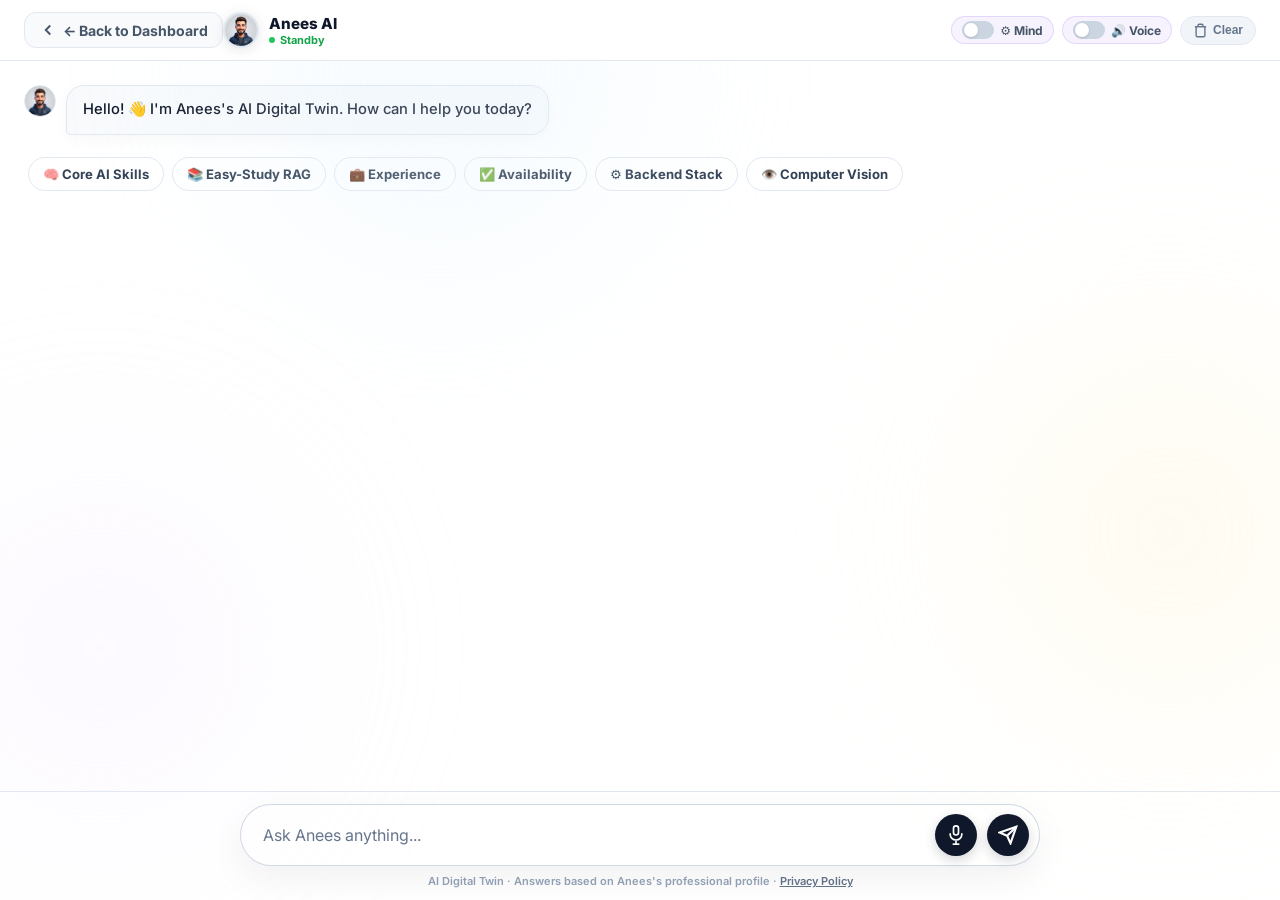
==== commit 34e2279a: "feat: resolve mobile viewport keyboard locking, mobile STT hardware access, compact header redesign," ====
--- a/chat.html
+++ b/chat.html
@@ -2,7 +2,7 @@
 <html lang="en">
 <head>
   <meta charset="UTF-8" />
-  <meta name="viewport" content="width=device-width, initial-scale=1.0, viewport-fit=cover" />
+  <meta name="viewport" content="width=device-width, initial-scale=1.0, maximum-scale=1.0, user-scalable=no, viewport-fit=cover, interactive-widget=resizes-content" />
 
   <title>AI Digital Twin Chat | Anees Munir Khokhar</title>
   <meta name="description" content="Chat with Anees Munir Khokhar's AI Digital Twin — ask about skills, projects, experience, and availability. Powered by Groq Llama-3." />
@@ -24,7 +24,7 @@
   <link rel="preconnect" href="https://fonts.googleapis.com" />
   <link rel="preconnect" href="https://fonts.gstatic.com" crossorigin />
   <link href="https://fonts.googleapis.com/css2?family=Inter:wght@400;500;600;700;800&family=Outfit:wght@700;800;900&display=swap" rel="stylesheet" />
-  <link rel="stylesheet" href="style.css?v=28" />
+  <link rel="stylesheet" href="style.css?v=40" />
   <script type="application/ld+json">
   {
     "@context": "https://schema.org",
@@ -146,7 +146,7 @@
     </footer>
   </div>
 
-  <script src="voice_recorder.js?v=2" defer></script>
-  <script src="chat.js?v=24" defer></script>
+  <script src="voice_recorder.js?v=40" defer></script>
+  <script src="chat.js?v=40" defer></script>
 </body>
 </html>
--- a/style.css
+++ b/style.css
@@ -222,16 +222,17 @@
   transform: translateY(-2px);
 }
 .ask-box input {
-  flex: 1; height: 100%; border: 0; outline: 0; background: transparent;
-  padding: 0 22px; font-size: clamp(15px, 1.2vw, 16.5px);
+  flex: 1; min-width: 0; height: 100%; border: 0; outline: 0; background: transparent;
+  padding: 0 12px 0 22px; font-size: clamp(14px, 1.2vw, 16.5px);
   font-family: var(--sans); color: #0F172A; font-weight: 500;
 }
 .ask-box input::placeholder { color: #64748B; }
 .ask-box button {
-  width: clamp(42px, 5vh, 46px); height: clamp(42px, 5vh, 46px);
+  width: clamp(40px, 4.8vh, 44px); height: clamp(40px, 4.8vh, 44px);
   border: 0; border-radius: 50%; cursor: pointer;
   background: #0EA5E9; color: #FFFFFF; font-size: 1.2rem;
   display: grid; place-items: center; transition: all .25s ease;
+  flex-shrink: 0;
 }
 .ask-box button:hover {
   transform: scale(1.08); background: #0284C7;
@@ -1910,7 +1911,17 @@
 }
 
 .hero-mic-btn {
-  margin-right: 4px;
+  margin-right: 6px;
+  background: rgba(14, 165, 233, 0.08) !important;
+  border: 1px solid rgba(14, 165, 233, 0.25) !important;
+  color: #0EA5E9 !important;
+}
+.hero-mic-btn:hover {
+  background: rgba(14, 165, 233, 0.18) !important;
+  border-color: #0EA5E9 !important;
+  color: #0EA5E9 !important;
+  transform: scale(1.08);
+  box-shadow: 0 6px 18px rgba(14, 165, 233, 0.25);
 }
 .mic-btn.recording-active {
   background: rgba(239, 68, 68, 0.15) !important;
@@ -2047,26 +2058,49 @@
   overflow-x: auto;
 }
 
+/* Single-row horizontal swipeable suggestion chips container */
+.chat-chips, .chip-suggestions {
+  display: flex !important;
+  flex-wrap: nowrap !important;
+  overflow-x: auto !important;
+  gap: 8px !important;
+  padding: 6px 4px 10px !important;
+  scrollbar-width: none;
+  -webkit-overflow-scrolling: touch;
+}
+.chat-chips::-webkit-scrollbar, .chip-suggestions::-webkit-scrollbar {
+  display: none;
+}
+.chat-chip, .chip-btn {
+  flex-shrink: 0 !important;
+  white-space: nowrap !important;
+}
+
 @media (max-width: 600px) {
   .arch-grid { grid-template-columns: 1fr; }
-  .chat-bubble { max-width: 88%; font-size: 0.88rem; }
-  .chat-header { padding: 10px 12px; }
-  .chat-back { font-size: 0.78rem; }
-  .chat-header-right { gap: 6px; }
-  .vbar-wave-container { padding: 0 8px; }
-}
-
-@media (max-width: 380px) {
-  .chat-header { padding: 8px 10px; }
-  .chat-back { font-size: 0.72rem; padding: 4px 6px; }
-  .chat-brand-txt strong { font-size: 0.85rem; }
-  .chat-avatar { width: 30px; height: 30px; }
-  .chat-header-right { gap: 3px; }
-  .toggle-label { font-size: 0.62rem; }
-  .chat-clear-btn { font-size: 0.68rem; padding: 3px 6px; }
+  .chat-bubble { max-width: 90%; font-size: 0.88rem; }
+  .chat-header { padding: 8px 10px; gap: 6px; }
+  .chat-header-left { gap: 8px; }
+  .chat-header-right { gap: 4px; }
+  .back-txt { display: none; }
+  .chat-back { padding: 6px 10px; font-size: 0.85rem; font-weight: 800; }
+  .toggle-label { font-size: 0.65rem; }
+  .vbar-wave-container { padding: 0 6px; }
+}
+
+@media (max-width: 480px) {
+  .chat-header { padding: 6px 8px; }
+  .chat-brand-txt span { display: none; }
+  .chat-brand-txt strong { font-size: 0.82rem; }
+  .chat-avatar { width: 28px; height: 28px; }
+  .mind-mode-toggle { padding: 2px 6px; }
+  .toggle-slider { width: 26px; height: 14px; }
+  .toggle-slider::after { width: 10px; height: 10px; }
+  .mind-mode-toggle input:checked + .toggle-slider::after { transform: translateX(12px); }
+  .chat-clear-btn { padding: 4px 8px; font-size: 0.72rem; }
   .vbar-wave-bar:nth-child(n+7) { display: none; }
   .vbar-status-text { display: none; }
-  .vbar-timer { font-size: 0.78rem; min-width: 28px; }
+  .vbar-timer { font-size: 0.75rem; min-width: 26px; }
   .mic-btn { width: 36px; height: 36px; min-width: 36px; }
 }
 
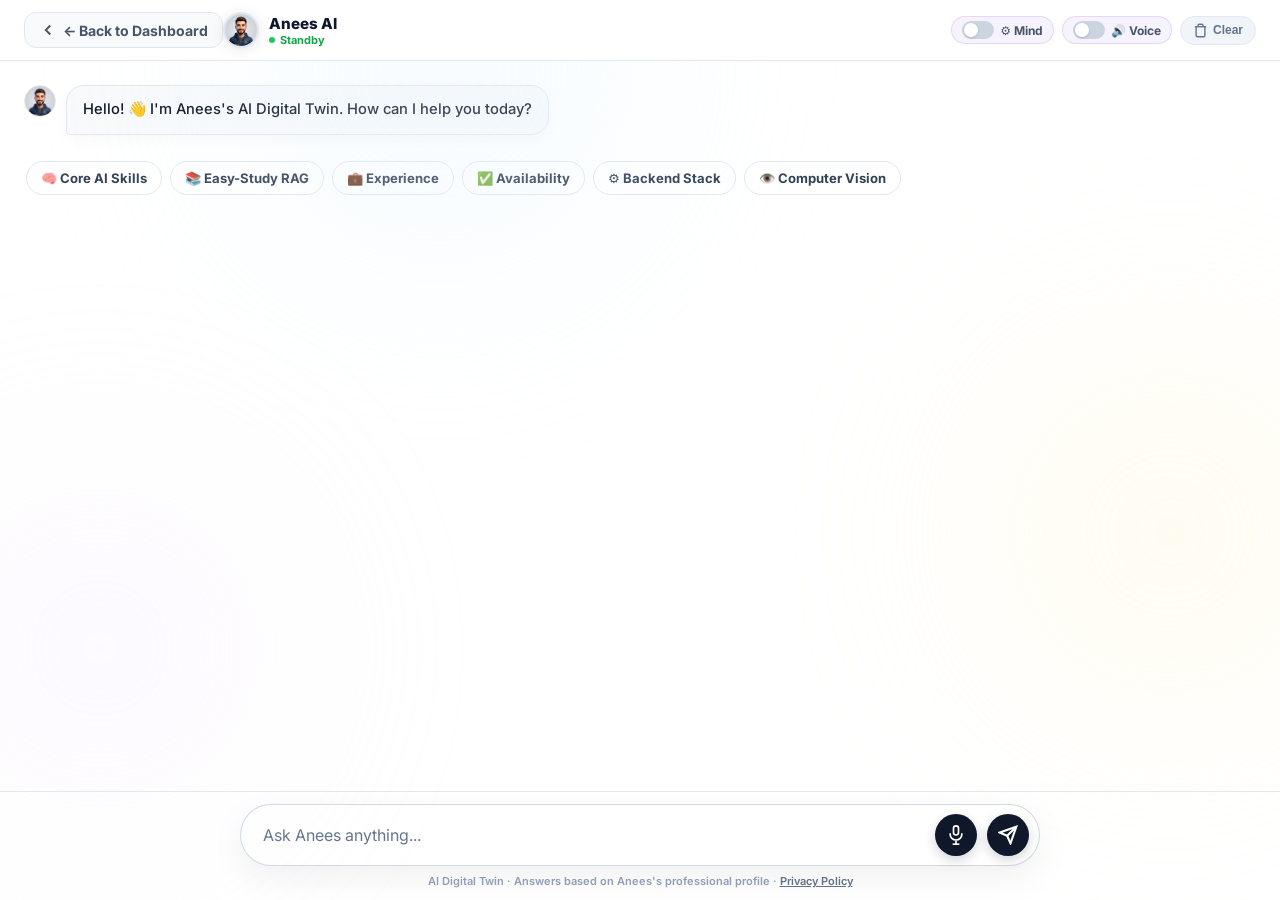
==== commit cb8fe24e: "feat: implement Option A auto-hiding micro-glassmorphism suggestion chips and v=45 cache invalidatio" ====
--- a/chat.html
+++ b/chat.html
@@ -24,7 +24,7 @@
   <link rel="preconnect" href="https://fonts.googleapis.com" />
   <link rel="preconnect" href="https://fonts.gstatic.com" crossorigin />
   <link href="https://fonts.googleapis.com/css2?family=Inter:wght@400;500;600;700;800&family=Outfit:wght@700;800;900&display=swap" rel="stylesheet" />
-  <link rel="stylesheet" href="style.css?v=40" />
+  <link rel="stylesheet" href="style.css?v=45" />
   <script type="application/ld+json">
   {
     "@context": "https://schema.org",
@@ -146,7 +146,7 @@
     </footer>
   </div>
 
-  <script src="voice_recorder.js?v=40" defer></script>
-  <script src="chat.js?v=40" defer></script>
+  <script src="voice_recorder.js?v=45" defer></script>
+  <script src="chat.js?v=45" defer></script>
 </body>
 </html>
--- a/style.css
+++ b/style.css
@@ -2058,22 +2058,70 @@
   overflow-x: auto;
 }
 
-/* Single-row horizontal swipeable suggestion chips container */
+/* ── Micro-Glassmorphism Auto-Hiding Suggestion Chips (Option A) ────────── */
 .chat-chips, .chip-suggestions {
   display: flex !important;
   flex-wrap: nowrap !important;
   overflow-x: auto !important;
   gap: 8px !important;
-  padding: 6px 4px 10px !important;
+  padding: 4px 2px 8px !important;
+  margin-top: 6px;
   scrollbar-width: none;
   -webkit-overflow-scrolling: touch;
+  max-height: 50px;
+  opacity: 1;
+  transform: translateY(0);
+  transition: opacity 0.32s cubic-bezier(0.16, 1, 0.3, 1), 
+              transform 0.32s cubic-bezier(0.16, 1, 0.3, 1), 
+              max-height 0.32s cubic-bezier(0.16, 1, 0.3, 1),
+              margin 0.32s cubic-bezier(0.16, 1, 0.3, 1),
+              padding 0.32s cubic-bezier(0.16, 1, 0.3, 1);
 }
 .chat-chips::-webkit-scrollbar, .chip-suggestions::-webkit-scrollbar {
   display: none;
 }
+.chat-chips.hide-chips, .chip-suggestions.hide-chips {
+  opacity: 0 !important;
+  transform: translateY(-8px) scale(0.96) !important;
+  max-height: 0 !important;
+  margin: 0 !important;
+  padding: 0 !important;
+  pointer-events: none !important;
+  overflow: hidden !important;
+}
+
 .chat-chip, .chip-btn {
   flex-shrink: 0 !important;
   white-space: nowrap !important;
+  font-size: 0.74rem !important;
+  font-weight: 700 !important;
+  padding: 5px 13px !important;
+  border-radius: 999px !important;
+  background: rgba(255, 255, 255, 0.78) !important;
+  border: 1px solid rgba(14, 165, 233, 0.22) !important;
+  backdrop-filter: blur(12px) !important;
+  -webkit-backdrop-filter: blur(12px) !important;
+  color: #0F172A !important;
+  box-shadow: 0 2px 8px rgba(15, 23, 42, 0.04) !important;
+  cursor: pointer !important;
+  transition: all 0.22s cubic-bezier(0.16, 1, 0.3, 1) !important;
+}
+.chat-chip:hover, .chip-btn:hover {
+  background: #FFFFFF !important;
+  border-color: #38BDF8 !important;
+  color: #0284C7 !important;
+  transform: translateY(-2px) scale(1.02) !important;
+  box-shadow: 0 4px 14px rgba(14, 165, 233, 0.16) !important;
+}
+.chat-chip:active, .chip-btn:active {
+  transform: scale(0.96) !important;
+}
+
+@media (max-width: 480px) {
+  .chat-chip, .chip-btn {
+    font-size: 0.70rem !important;
+    padding: 4px 10px !important;
+  }
 }
 
 @media (max-width: 600px) {
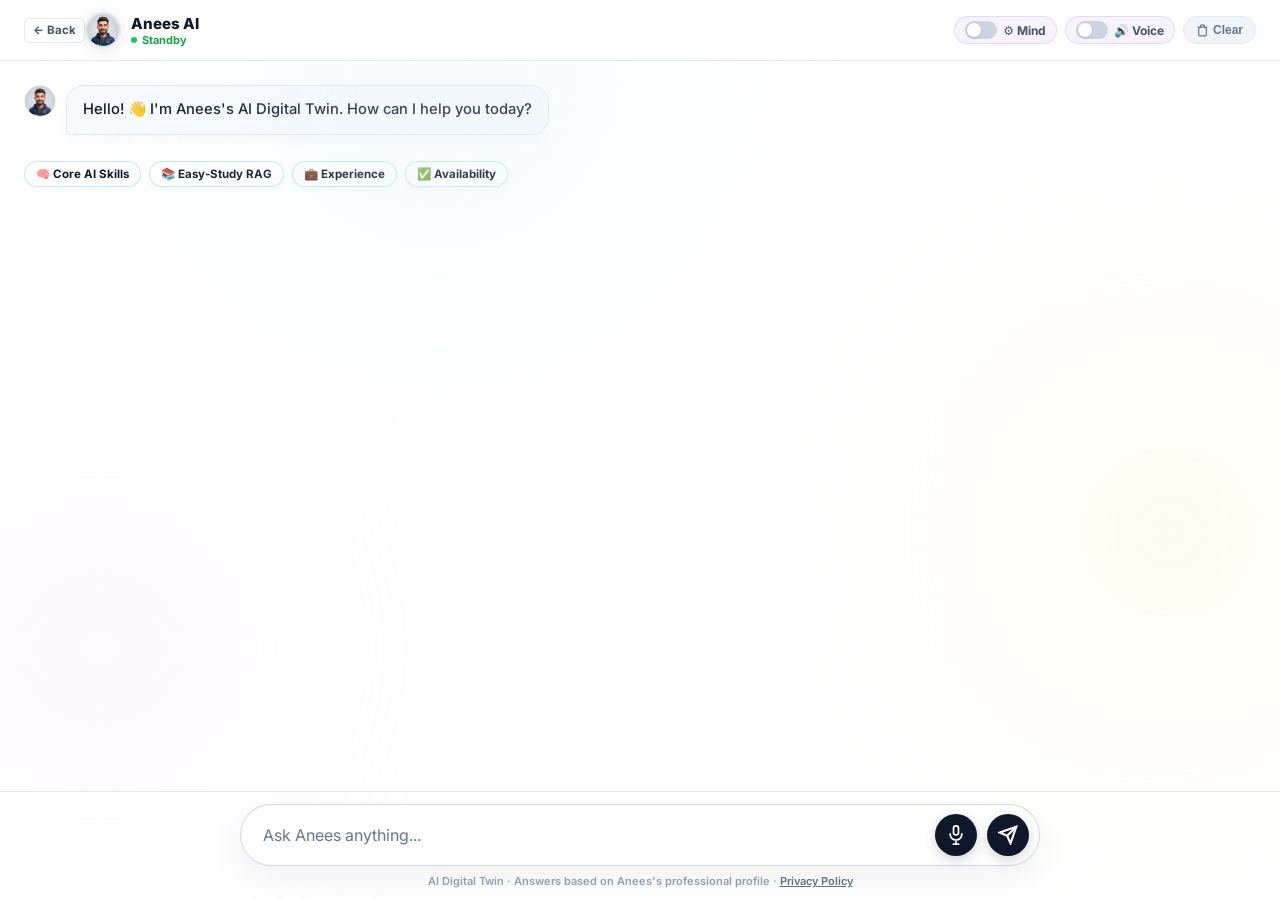
==== commit 06d32a31: "feat: micro back button template (<- Back), 4 essential suggestion chips layout, and v=70 cache inva" ====
--- a/chat.html
+++ b/chat.html
@@ -24,7 +24,7 @@
   <link rel="preconnect" href="https://fonts.googleapis.com" />
   <link rel="preconnect" href="https://fonts.gstatic.com" crossorigin />
   <link href="https://fonts.googleapis.com/css2?family=Inter:wght@400;500;600;700;800&family=Outfit:wght@700;800;900&display=swap" rel="stylesheet" />
-  <link rel="stylesheet" href="style.css?v=45" />
+  <link rel="stylesheet" href="style.css?v=70" />
   <script type="application/ld+json">
   {
     "@context": "https://schema.org",
@@ -59,11 +59,9 @@
 
     <!-- Top Bar -->
     <header class="chat-header">
-      <a href="index.html" class="chat-back" aria-label="Back to Dashboard">
-        <svg viewBox="0 0 24 24" width="18" height="18" stroke="currentColor" stroke-width="2.5" fill="none">
-          <polyline points="15 18 9 12 15 6"/>
-        </svg>
-        ← Back to Dashboard
+      <a href="index.html" class="chat-back" aria-label="Back to Portfolio">
+        <span class="back-icon">←</span>
+        <span class="back-txt">Back</span>
       </a>
       <div class="chat-brand">
         <img src="assets/avatar.png" alt="Anees Avatar" class="chat-avatar" />
@@ -84,7 +82,7 @@
           <span class="toggle-label">🔊 Voice</span>
         </label>
         <button class="chat-clear-btn" id="chatClearBtn" title="Reset Conversation Memory & Clear Screen" aria-label="Clear chat history">
-          <svg viewBox="0 0 24 24" width="15" height="15" stroke="currentColor" stroke-width="2.2" fill="none" style="margin-right:5px; vertical-align:-2px;">
+          <svg viewBox="0 0 24 24" width="13" height="13" stroke="currentColor" stroke-width="2.2" fill="none" style="margin-right:4px; vertical-align:-2px;">
             <polyline points="3 6 5 6 21 6"></polyline>
             <path d="M19 6v14a2 2 0 0 1-2 2H7a2 2 0 0 1-2-2V6m3 0V4a2 2 0 0 1 2-2h4a2 2 0 0 1 2 2v2"></path>
           </svg>
@@ -105,14 +103,12 @@
         </div>
       </div>
 
-      <!-- Quick Prompt Chips -->
+      <!-- Quick Prompt Chips (4 Essential Chips in 2 Clean Rows) -->
       <div class="chat-chips" id="chatChips">
-        <button class="chip" data-prompt="What are your core AI skills?">🧠 Core AI Skills</button>
-        <button class="chip" data-prompt="Tell me about your Easy-Study RAG project">📚 Easy-Study RAG</button>
-        <button class="chip" data-prompt="What is your work experience?">💼 Experience</button>
-        <button class="chip" data-prompt="Are you available for hire?">✅ Availability</button>
-        <button class="chip" data-prompt="What technologies do you use for backend APIs?">⚙️ Backend Stack</button>
-        <button class="chip" data-prompt="Tell me about your computer vision projects">👁️ Computer Vision</button>
+        <button class="chip chat-chip" data-prompt="What are your core AI skills?">🧠 Core AI Skills</button>
+        <button class="chip chat-chip" data-prompt="Tell me about your Easy-Study RAG project">📚 Easy-Study RAG</button>
+        <button class="chip chat-chip" data-prompt="What is your work experience?">💼 Experience</button>
+        <button class="chip chat-chip" data-prompt="Are you available for hire?">✅ Availability</button>
       </div>
     </main>
 
@@ -146,7 +142,7 @@
     </footer>
   </div>
 
-  <script src="voice_recorder.js?v=45" defer></script>
-  <script src="chat.js?v=45" defer></script>
+  <script src="voice_recorder.js?v=70" defer></script>
+  <script src="chat.js?v=70" defer></script>
 </body>
 </html>
--- a/style.css
+++ b/style.css
@@ -2058,17 +2058,16 @@
   overflow-x: auto;
 }
 
-/* ── Micro-Glassmorphism Auto-Hiding Suggestion Chips (Option A) ────────── */
+/* ── 2-Row Compact Suggestion Chips & Micro Back Button ────────── */
 .chat-chips, .chip-suggestions {
   display: flex !important;
-  flex-wrap: nowrap !important;
-  overflow-x: auto !important;
-  gap: 8px !important;
-  padding: 4px 2px 8px !important;
+  flex-wrap: wrap !important;
+  justify-content: flex-start !important;
+  align-items: center !important;
+  gap: 6px 8px !important;
+  width: 100% !important;
   margin-top: 6px;
-  scrollbar-width: none;
-  -webkit-overflow-scrolling: touch;
-  max-height: 50px;
+  max-height: 80px;
   opacity: 1;
   transform: translateY(0);
   transition: opacity 0.32s cubic-bezier(0.16, 1, 0.3, 1), 
@@ -2076,9 +2075,6 @@
               max-height 0.32s cubic-bezier(0.16, 1, 0.3, 1),
               margin 0.32s cubic-bezier(0.16, 1, 0.3, 1),
               padding 0.32s cubic-bezier(0.16, 1, 0.3, 1);
-}
-.chat-chips::-webkit-scrollbar, .chip-suggestions::-webkit-scrollbar {
-  display: none;
 }
 .chat-chips.hide-chips, .chip-suggestions.hide-chips {
   opacity: 0 !important;
@@ -2090,66 +2086,93 @@
   overflow: hidden !important;
 }
 
-.chat-chip, .chip-btn {
-  flex-shrink: 0 !important;
+.chip, .chat-chip, .chip-btn {
+  flex: 0 1 auto !important;
   white-space: nowrap !important;
-  font-size: 0.74rem !important;
+  font-size: 0.72rem !important;
   font-weight: 700 !important;
-  padding: 5px 13px !important;
+  padding: 0 11px !important;
+  height: 26px !important;
+  line-height: 26px !important;
+  display: inline-flex !important;
+  align-items: center !important;
+  justify-content: center !important;
   border-radius: 999px !important;
-  background: rgba(255, 255, 255, 0.78) !important;
-  border: 1px solid rgba(14, 165, 233, 0.22) !important;
+  background: rgba(255, 255, 255, 0.88) !important;
+  border: 1px solid rgba(14, 165, 233, 0.25) !important;
   backdrop-filter: blur(12px) !important;
   -webkit-backdrop-filter: blur(12px) !important;
   color: #0F172A !important;
-  box-shadow: 0 2px 8px rgba(15, 23, 42, 0.04) !important;
+  box-shadow: 0 2px 6px rgba(15, 23, 42, 0.04) !important;
   cursor: pointer !important;
   transition: all 0.22s cubic-bezier(0.16, 1, 0.3, 1) !important;
 }
-.chat-chip:hover, .chip-btn:hover {
+.chip:hover, .chat-chip:hover, .chip-btn:hover {
   background: #FFFFFF !important;
   border-color: #38BDF8 !important;
   color: #0284C7 !important;
-  transform: translateY(-2px) scale(1.02) !important;
-  box-shadow: 0 4px 14px rgba(14, 165, 233, 0.16) !important;
-}
-.chat-chip:active, .chip-btn:active {
+  transform: translateY(-1px) scale(1.02) !important;
+  box-shadow: 0 4px 12px rgba(14, 165, 233, 0.16) !important;
+}
+.chip:active, .chat-chip:active, .chip-btn:active {
   transform: scale(0.96) !important;
 }
 
-@media (max-width: 480px) {
-  .chat-chip, .chip-btn {
-    font-size: 0.70rem !important;
-    padding: 4px 10px !important;
-  }
-}
-
-@media (max-width: 600px) {
+/* Micro Back Button Template (<50px width) */
+.chat-back {
+  display: inline-flex !important;
+  align-items: center !important;
+  gap: 3px !important;
+  padding: 3px 8px !important;
+  font-size: 0.72rem !important;
+  font-weight: 700 !important;
+  height: 25px !important;
+  border-radius: 6px !important;
+  background: rgba(255, 255, 255, 0.85) !important;
+  border: 1px solid rgba(226, 232, 240, 0.9) !important;
+  color: #475569 !important;
+  white-space: nowrap !important;
+  text-decoration: none !important;
+}
+.chat-back:hover {
+  background: #FFFFFF !important;
+  border-color: #0EA5E9 !important;
+  color: #0EA5E9 !important;
+}
+
+@media (max-width: 900px) {
   .arch-grid { grid-template-columns: 1fr; }
   .chat-bubble { max-width: 90%; font-size: 0.88rem; }
-  .chat-header { padding: 8px 10px; gap: 6px; }
+  .chat-header { padding: 4px 8px; gap: 4px; }
   .chat-header-left { gap: 8px; }
-  .chat-header-right { gap: 4px; }
-  .back-txt { display: none; }
-  .chat-back { padding: 6px 10px; font-size: 0.85rem; font-weight: 800; }
-  .toggle-label { font-size: 0.65rem; }
+  .chat-header-right { gap: 3px; }
   .vbar-wave-container { padding: 0 6px; }
-}
-
-@media (max-width: 480px) {
-  .chat-header { padding: 6px 8px; }
-  .chat-brand-txt span { display: none; }
-  .chat-brand-txt strong { font-size: 0.82rem; }
-  .chat-avatar { width: 28px; height: 28px; }
-  .mind-mode-toggle { padding: 2px 6px; }
-  .toggle-slider { width: 26px; height: 14px; }
-  .toggle-slider::after { width: 10px; height: 10px; }
-  .mind-mode-toggle input:checked + .toggle-slider::after { transform: translateX(12px); }
-  .chat-clear-btn { padding: 4px 8px; font-size: 0.72rem; }
-  .vbar-wave-bar:nth-child(n+7) { display: none; }
-  .vbar-status-text { display: none; }
-  .vbar-timer { font-size: 0.75rem; min-width: 26px; }
-  .mic-btn { width: 36px; height: 36px; min-width: 36px; }
+
+  /* Small Micro Back Button */
+  .chat-back { padding: 2px 6px !important; font-size: 0.68rem !important; font-weight: 700 !important; height: 24px !important; border-radius: 6px !important; }
+  .back-icon { font-size: 0.75rem !important; font-weight: 800 !important; }
+  .back-txt { display: inline-block !important; font-size: 0.68rem !important; }
+  
+  /* Make HERO Anees AI Brand BIG & PROMINENT */
+  .chat-brand-txt { white-space: nowrap !important; }
+  .chat-brand-txt strong { font-size: 1.02rem !important; font-weight: 800 !important; color: #0F172A !important; white-space: nowrap !important; display: block !important; }
+  .chat-brand-txt span { display: block !important; font-size: 0.65rem !important; white-space: nowrap !important; }
+  .chat-avatar { width: 36px !important; height: 36px !important; min-width: 36px !important; border: 2px solid #0EA5E9 !important; box-shadow: 0 0 10px rgba(14, 165, 233, 0.3) !important; flex-shrink: 0 !important; }
+  
+  /* Make side action controls SMALL & COMPACT */
+  .mind-mode-toggle { padding: 2px 4px !important; font-size: 0.62rem !important; height: 24px !important; }
+  .toggle-slider { width: 22px !important; height: 12px !important; }
+  .toggle-slider::after { width: 8px !important; height: 8px !important; }
+  .mind-mode-toggle input:checked + .toggle-slider::after { transform: translateX(10px) !important; }
+  .toggle-label { font-size: 0.60rem !important; }
+  .chat-clear-btn { padding: 2px 5px !important; font-size: 0.65rem !important; height: 24px !important; }
+  
+  .chip, .chat-chip, .chip-btn {
+    font-size: 0.68rem !important;
+    padding: 0 9px !important;
+    height: 25px !important;
+    line-height: 25px !important;
+  }
 }
 
 @media (min-width: 601px) and (max-width: 900px) {
